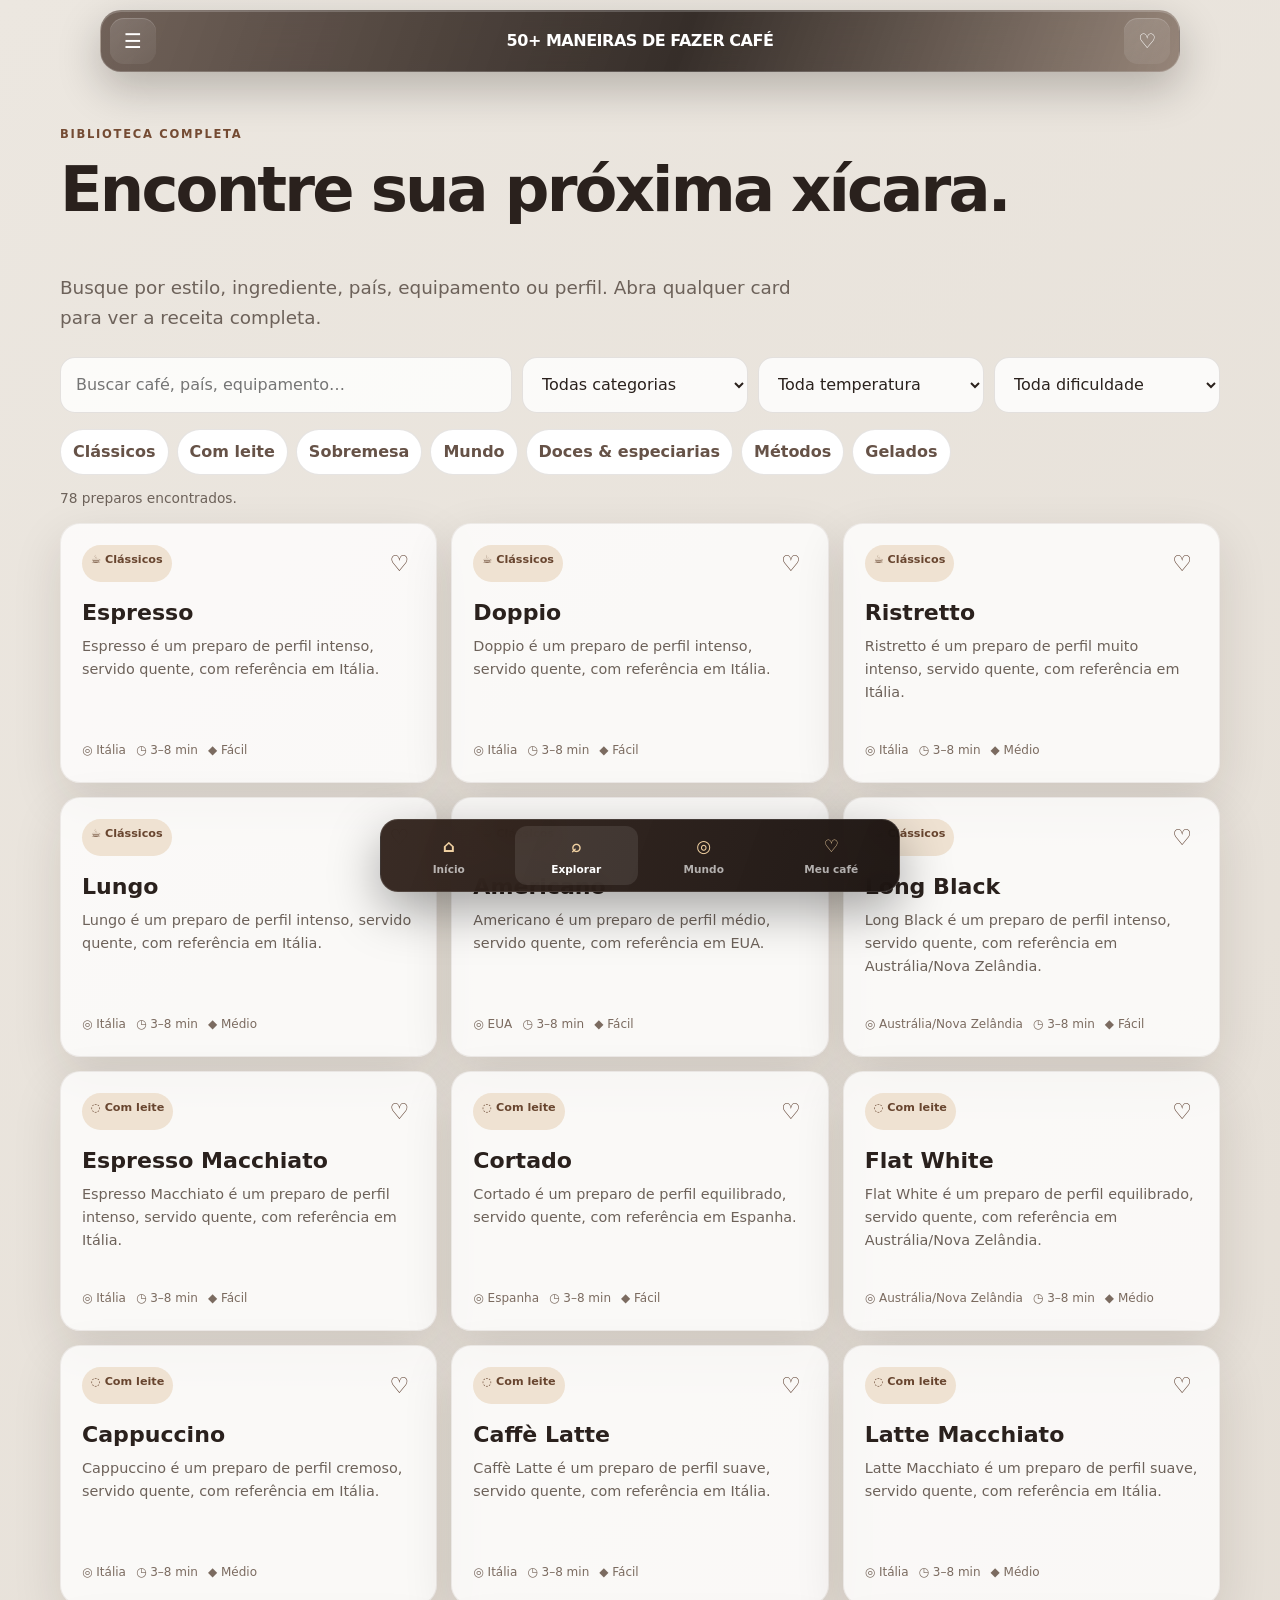
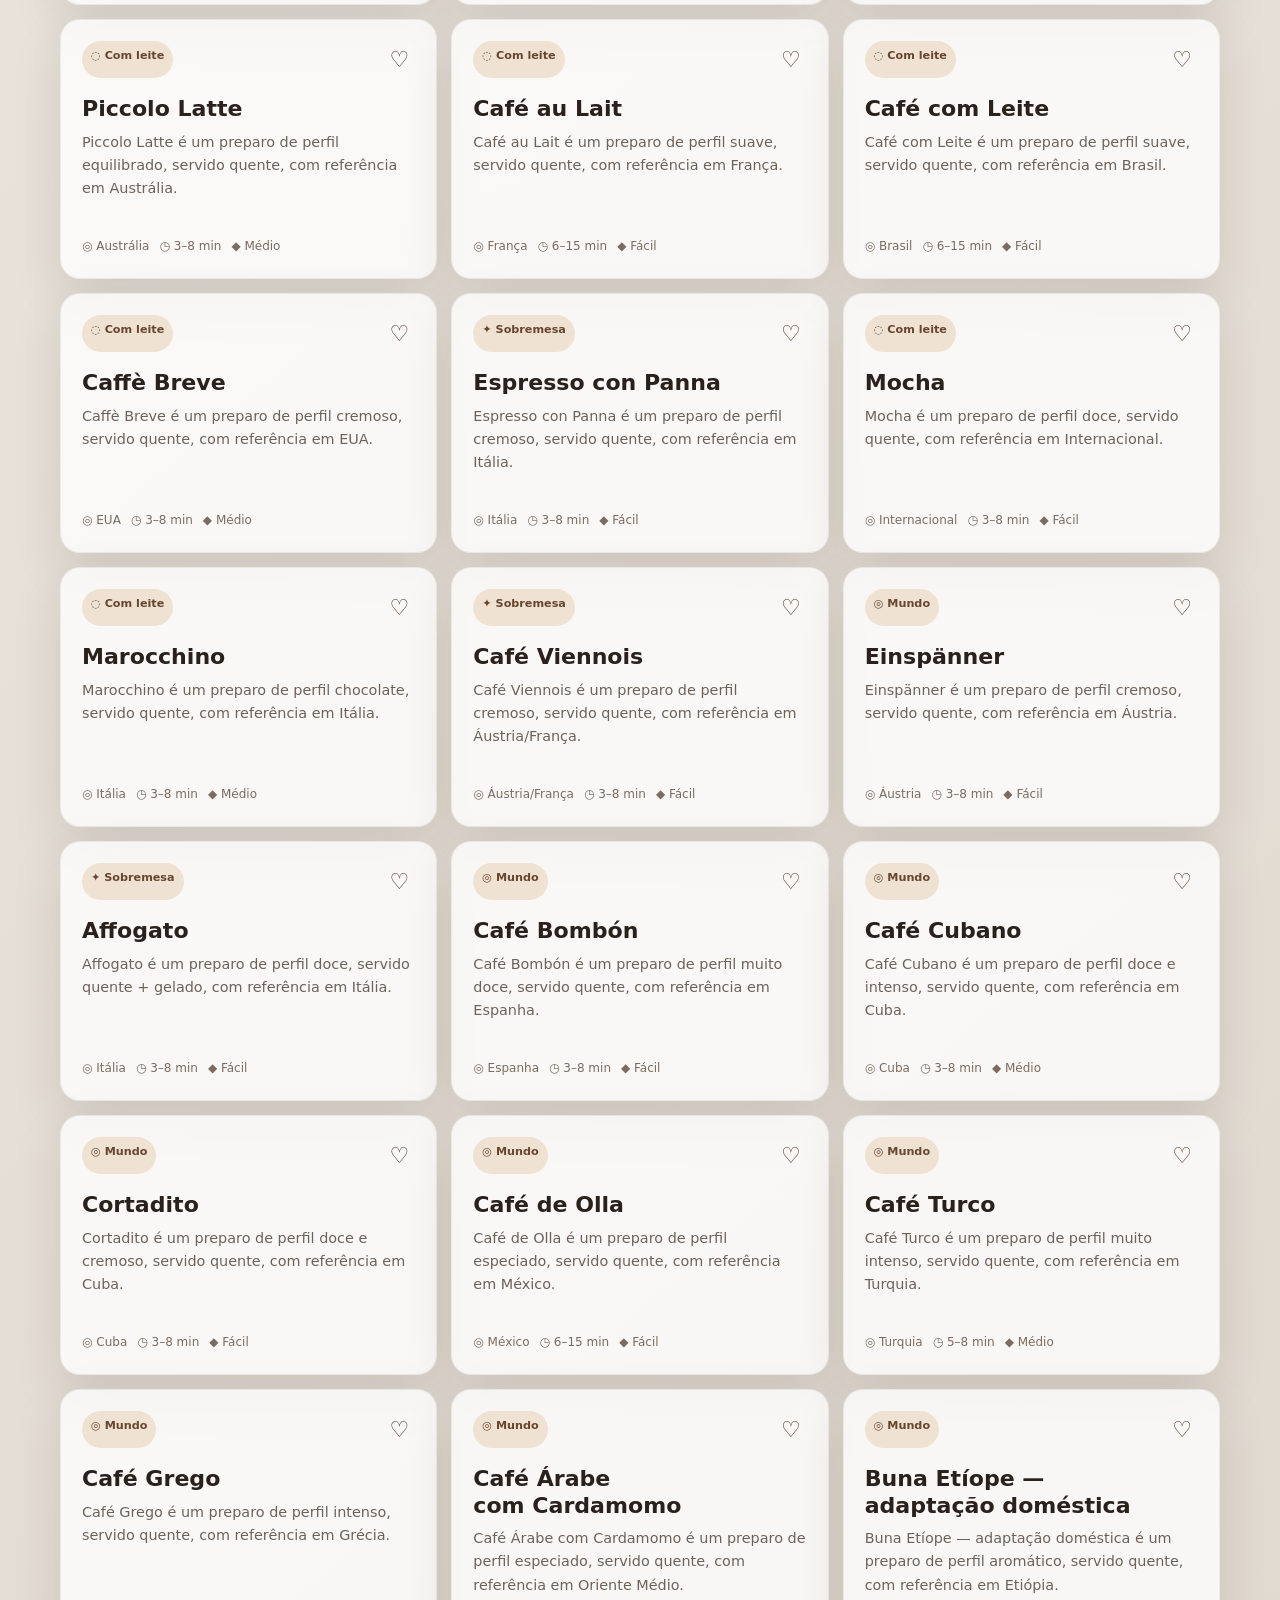
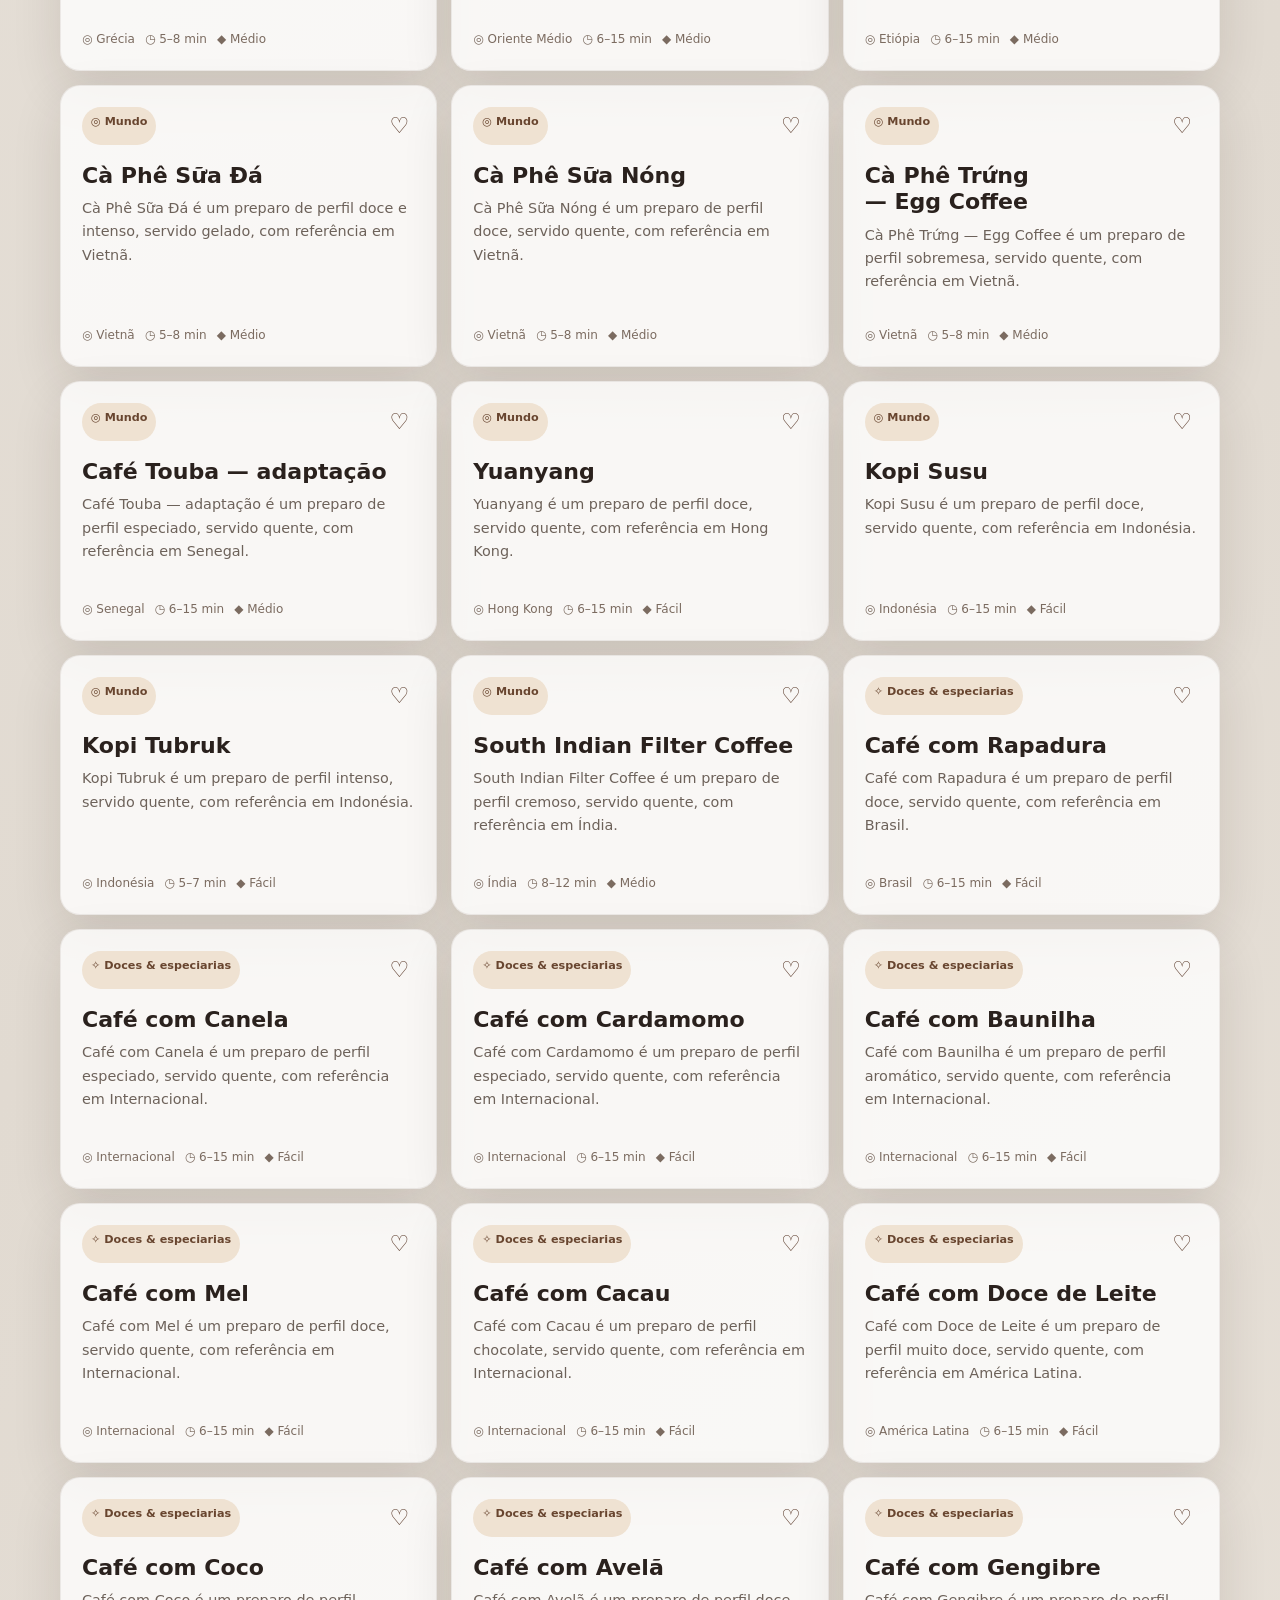
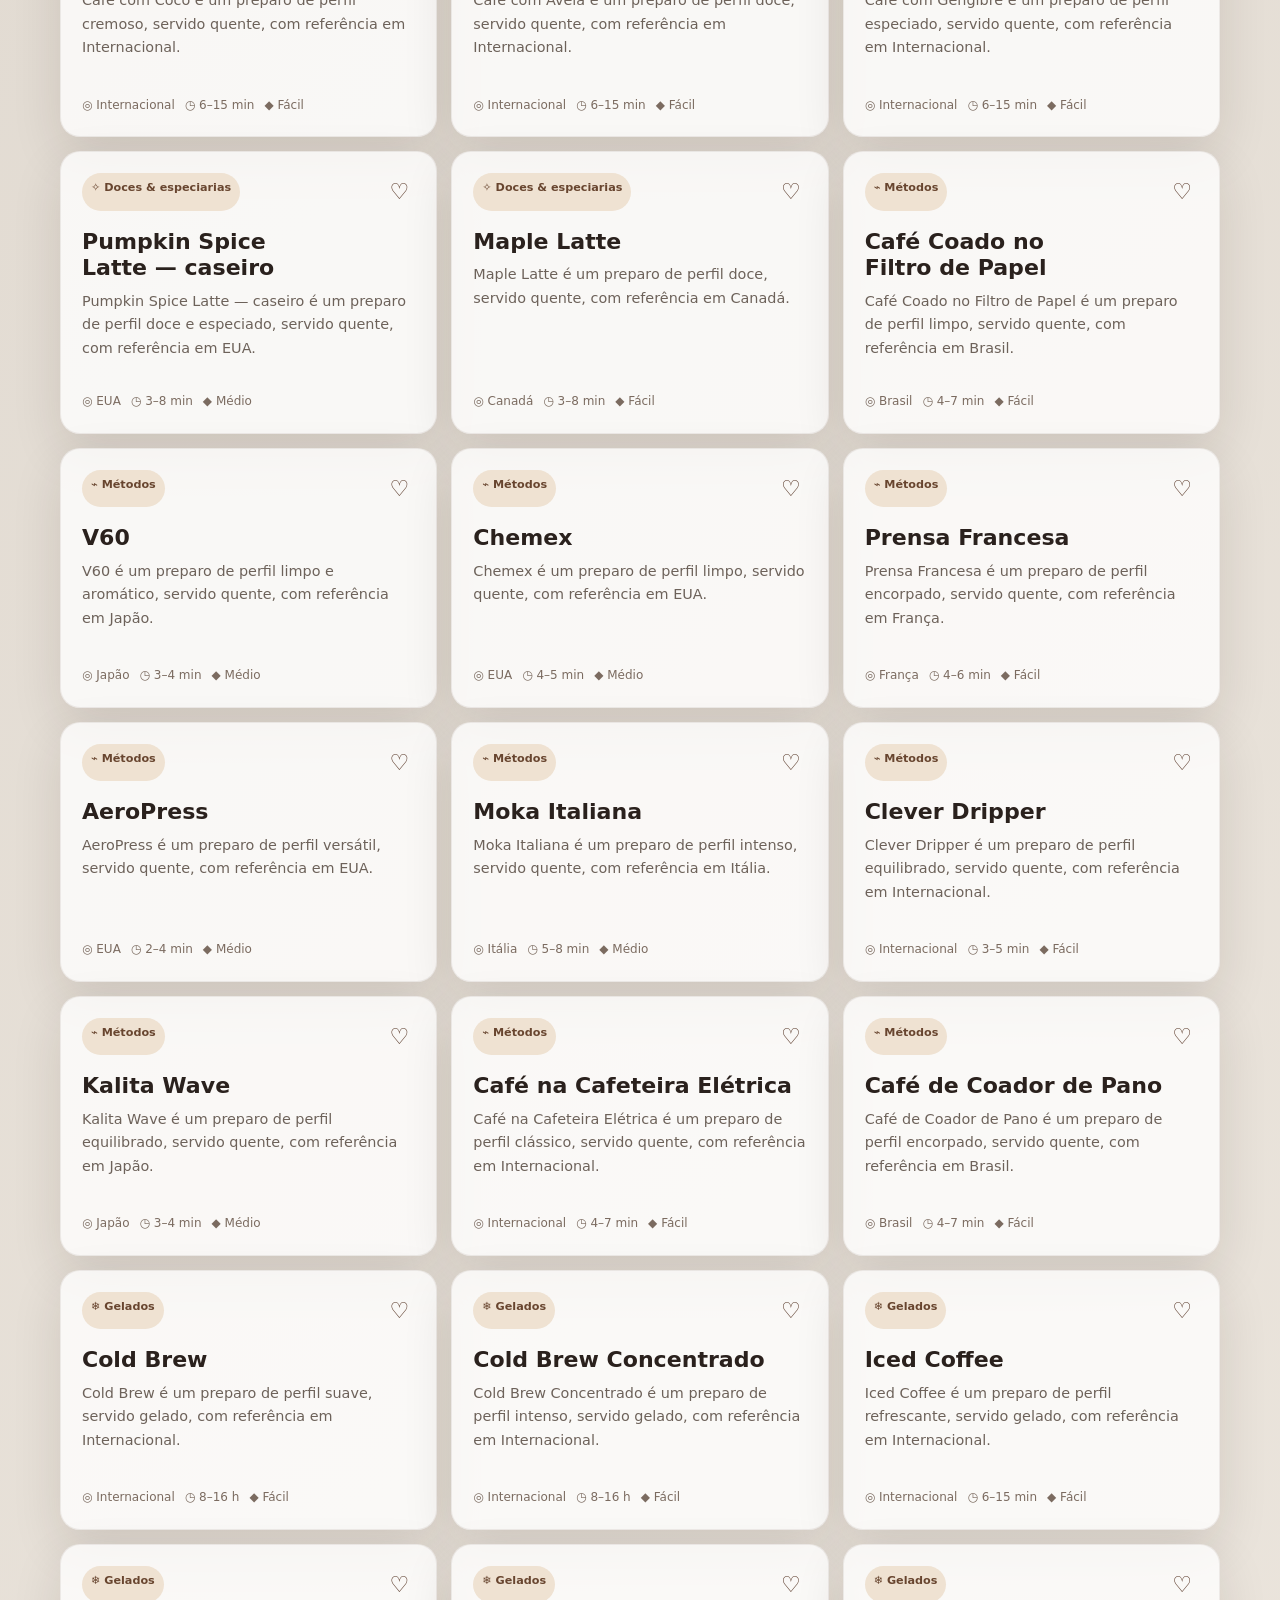
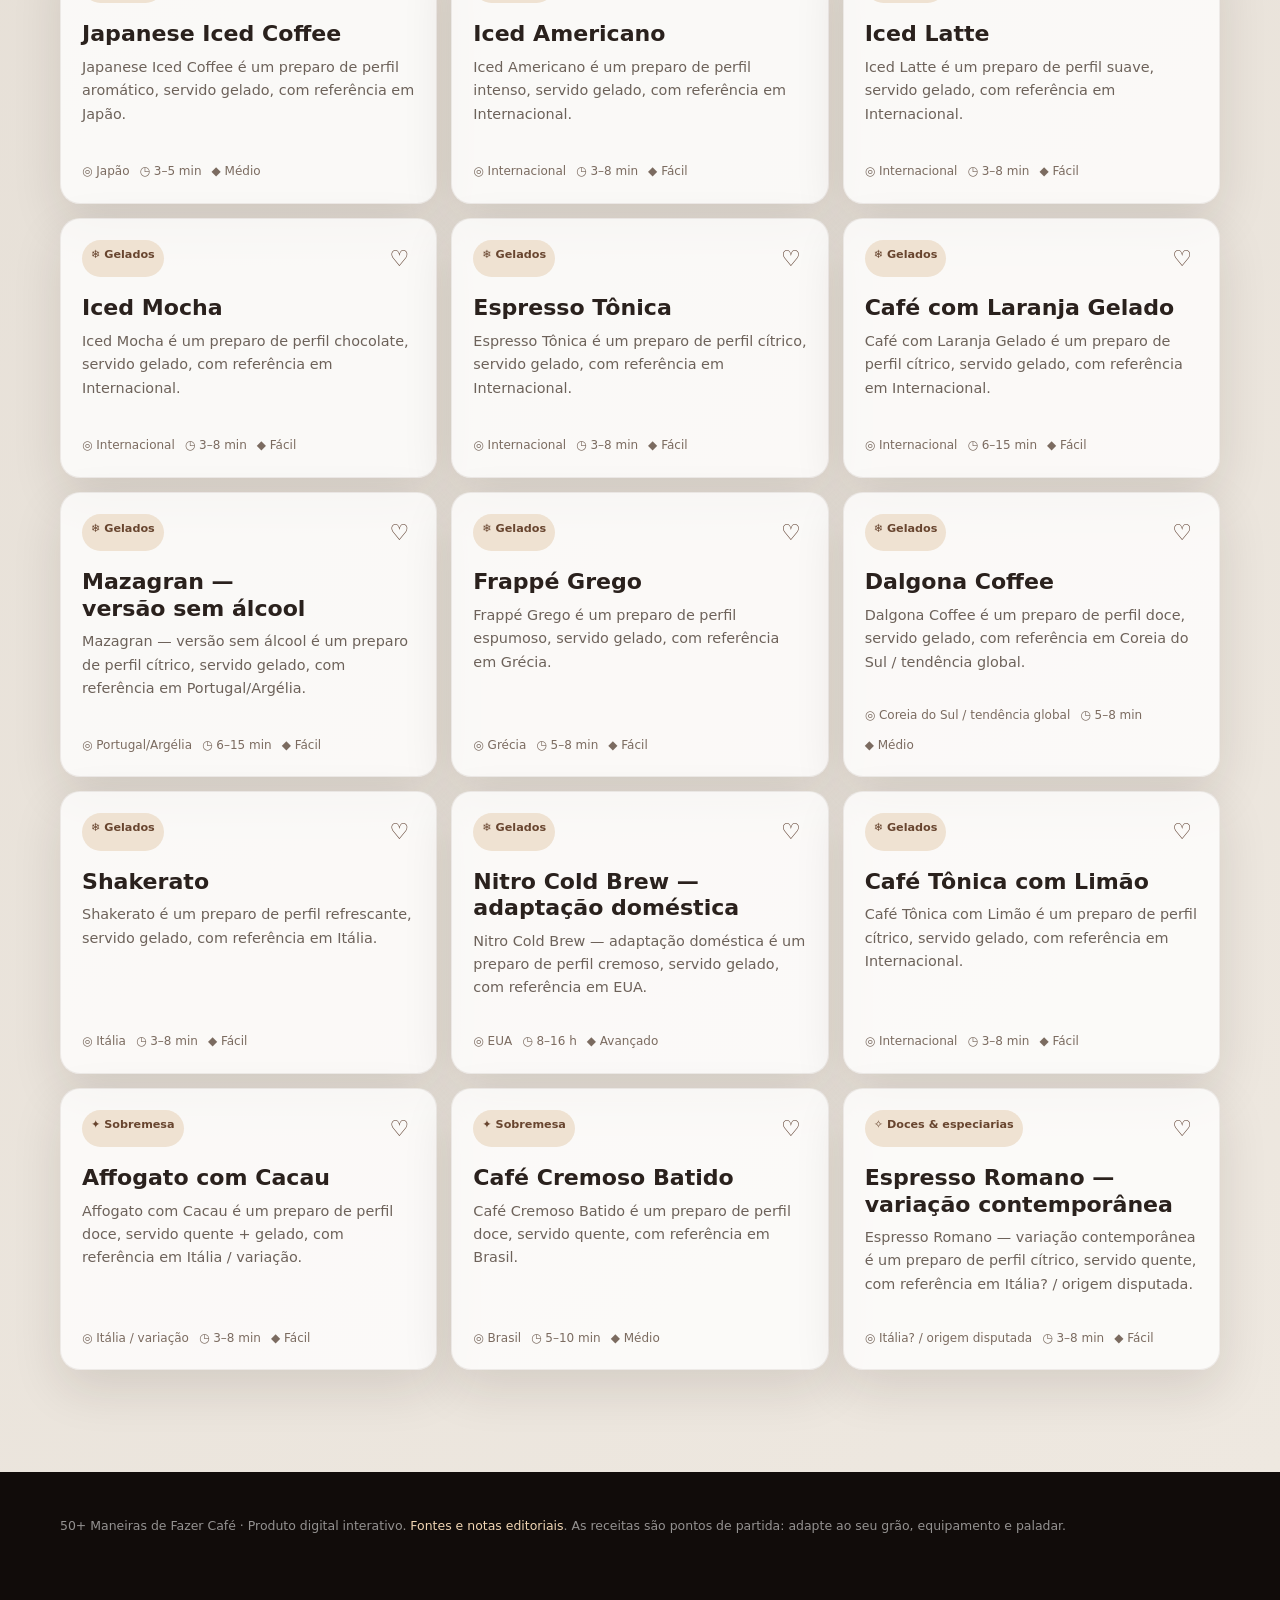
==== explorar.html @ 722a291c "Add files via upload" ====
<!doctype html><html lang="pt-BR"><head><meta charset="utf-8"><meta name="viewport" content="width=device-width,initial-scale=1,viewport-fit=cover"><meta name="theme-color" content="#1b120e"><meta name="robots" content="noindex,nofollow"><title>Explorar cafés · 50+ Maneiras</title><meta name="description" content="Pesquise e filtre todas as receitas do guia."><link rel="manifest" href="manifest.webmanifest"><link rel="icon" href="assets/icons/icon.svg" type="image/svg+xml"><link rel="stylesheet" href="css/style.css"></head><body><header class="site-header"><div class="header-inner"><button class="header-btn" id="menuToggle" aria-label="Abrir menu"><span>☰</span></button><a class="brand" href="index.html">50+ MANEIRAS DE FAZER CAFÉ</a><a class="header-btn" href="favoritos.html" aria-label="Meu café"><span>♡</span></a></div></header><nav id="menu" class="menu"><a href="index.html">Início</a><a href="explorar.html">Explorar preparos</a><a href="mundo.html">Café pelo mundo</a><a href="favoritos.html">Meu café</a><a href="guia.html">Guia rápido</a><a href="fontes.html">Fontes & notas</a></nav>
<main class="section section-mineral" style="padding-top:120px;min-height:100vh"><div class="container"><span class="eyebrow">Biblioteca completa</span><h2>Encontre sua próxima xícara.</h2><p class="lead">Busque por estilo, ingrediente, país, equipamento ou perfil. Abra qualquer card para ver a receita completa.</p><div class="toolbar"><input id="q" class="field search" placeholder="Buscar café, país, equipamento…"><select id="cat" class="field"><option value="">Todas categorias</option></select><select id="temp" class="field"><option value="">Toda temperatura</option></select><select id="diff" class="field"><option value="">Toda dificuldade</option></select></div><div id="chips" class="chips"></div><p id="count" class="lead" style="font-size:.86rem"></p><div id="grid" class="recipe-grid"></div></div></main><footer class="footer"><div class="container">50+ Maneiras de Fazer Café · Produto digital interativo. <a href="fontes.html">Fontes e notas editoriais</a>. As receitas são pontos de partida: adapte ao seu grão, equipamento e paladar.</div></footer><nav class="bottom-nav"><a data-nav="inicio" href="index.html"><b>⌂</b>Início</a><a data-nav="explorar" href="explorar.html"><b>⌕</b>Explorar</a><a data-nav="mundo" href="mundo.html"><b>◎</b>Mundo</a><a data-nav="meu" href="favoritos.html"><b>♡</b>Meu café</a></nav><script src="js/data.js"></script><script src="js/common.js"></script><script src="js/explore.js"></script></body></html>
---- css/style.css ----
:root{
 --coffee-1000:#130d0a;--coffee-950:#1b120e;--coffee-900:#271a14;--coffee-850:#312018;
 --coffee-800:#3b271d;--coffee-700:#5a3a2a;--coffee-600:#744b33;--bronze-500:#a66a3b;
 --bronze-400:#c08750;--bronze-300:#d9a86d;--gold-200:#f1d1a2;--cream-50:#fffaf3;
 --cream-100:#f8f0e6;--cream-150:#f2e8db;--stone-200:#dfd3c5;--stone-500:#8b7b70;
 --ink:#2a211d;--muted:#6d625a;--white:#fff;--shadow-soft:0 18px 50px rgba(43,27,18,.12);
 --shadow-deep:0 32px 90px rgba(23,13,8,.28);--radius-lg:30px;--radius-md:20px;
 --radius-sm:14px;--container:1160px;
}
*{box-sizing:border-box}html{scroll-behavior:smooth;scroll-padding-top:92px}
body{margin:0;min-width:320px;font-family:Inter,ui-sans-serif,system-ui,-apple-system,BlinkMacSystemFont,"Segoe UI",sans-serif;color:var(--ink);background:var(--cream-50);line-height:1.62;-webkit-font-smoothing:antialiased}
body:before{content:"";position:fixed;inset:0;pointer-events:none;opacity:.08;z-index:1000;background-image:radial-gradient(rgba(36,23,16,.38) .55px,transparent .55px);background-size:8px 8px;mix-blend-mode:multiply}
a{color:inherit;text-decoration:none}button,input,select,textarea{font:inherit}button{cursor:pointer}img{max-width:100%;height:auto;display:block}
h1,h2,h3,p{margin-top:0}h1,h2,h3{text-wrap:balance}h1{font-size:clamp(2.6rem,9vw,5.4rem);line-height:.95;letter-spacing:-.055em}h2{font-size:clamp(2rem,6vw,3.9rem);line-height:1.02;letter-spacing:-.045em}h3{line-height:1.2}
.container{width:min(calc(100% - 28px),var(--container));margin:auto}.section{padding:clamp(64px,8vw,102px) 0;position:relative}.section-light{background:linear-gradient(180deg,#fffaf4,#fbf5ed)}.section-mineral{background:linear-gradient(140deg,#ece7e0,#e1dad1 48%,#eee8e0)}.section-dark{color:var(--cream-50);background:radial-gradient(circle at 80% 4%,rgba(170,104,58,.18),transparent 31%),linear-gradient(145deg,#170f0c,#2a1b15 58%,#1e1410)}.eyebrow{text-transform:uppercase;letter-spacing:.15em;font-size:.72rem;font-weight:850;color:var(--coffee-600);display:inline-flex;gap:8px;margin-bottom:14px}.section-dark .eyebrow{color:var(--gold-200)}.lead{font-size:clamp(1rem,2.4vw,1.15rem);color:var(--muted);max-width:760px}.section-dark .lead{color:rgba(255,250,243,.74)}
.site-header{position:fixed;top:10px;left:0;right:0;z-index:100;pointer-events:none}.header-inner{pointer-events:auto;width:min(calc(100% - 20px),1080px);margin:auto;min-height:62px;padding:7px 9px;border-radius:21px;display:grid;grid-template-columns:46px 1fr 46px;align-items:center;background:linear-gradient(110deg,rgba(74,56,47,.76),rgba(28,20,16,.88) 54%,rgba(108,86,72,.67));border:1px solid rgba(255,255,255,.18);box-shadow:0 16px 44px rgba(13,8,6,.24),inset 0 1px 0 rgba(255,255,255,.2);backdrop-filter:blur(18px) saturate(125%)}.brand{justify-self:center;color:#fff;font-weight:900;letter-spacing:-.03em;white-space:nowrap}.header-btn{width:46px;height:46px;border:0;border-radius:14px;display:grid;place-items:center;color:#fff;background:linear-gradient(145deg,rgba(255,255,255,.13),rgba(255,255,255,.05));box-shadow:inset 0 1px 0 rgba(255,255,255,.16)}.header-btn span{font-size:20px}.menu{position:fixed;z-index:120;top:82px;left:12px;right:12px;max-width:430px;padding:16px;border-radius:22px;background:linear-gradient(155deg,#1a110e,#35231a);color:#fff;box-shadow:var(--shadow-deep);transform:translateY(-12px);opacity:0;pointer-events:none;transition:.22s}.menu.open{transform:none;opacity:1;pointer-events:auto}.menu a{display:flex;justify-content:space-between;padding:13px 8px;border-bottom:1px solid rgba(255,255,255,.08);font-weight:750}.menu a:last-child{border:0}.menu a:after{content:"→";color:var(--gold-200)}
.hero{min-height:100svh;padding:110px 0 64px;display:grid;align-items:center;overflow:hidden}.hero-grid{display:grid;gap:28px;align-items:center}.hero-copy .eyebrow{color:var(--gold-200)}.hero h1{color:#fff}.hero p{color:rgba(255,255,255,.72)}.hero-actions{display:flex;gap:10px;flex-wrap:wrap;margin-top:25px}.btn{min-height:54px;padding:15px 20px;border:0;border-radius:16px;font-weight:900;display:inline-flex;align-items:center;justify-content:center;gap:8px;transition:.18s;position:relative;overflow:hidden}.btn:before{content:"";position:absolute;inset:1px 12px auto;height:42%;border-radius:inherit;background:linear-gradient(180deg,rgba(255,255,255,.25),transparent)}.btn-primary{color:#fff;background:linear-gradient(180deg,#9a6846,#6f472f 48%,#482b20);box-shadow:0 18px 36px rgba(22,12,8,.34),0 6px 14px rgba(22,12,8,.2),inset 0 1px 0 rgba(255,255,255,.28)}.btn-secondary{color:#fff;background:rgba(255,255,255,.08);border:1px solid rgba(255,255,255,.14)}.btn:hover{transform:translateY(-2px);filter:brightness(1.05)}.hero-art{position:relative;min-height:430px;display:grid;place-items:center}.book{width:min(90%,480px);filter:drop-shadow(0 38px 50px rgba(0,0,0,.38));transform:perspective(1000px) rotateY(-4deg) rotateX(1deg);z-index:2}.bean{position:absolute;width:min(34%,190px);filter:drop-shadow(0 22px 24px rgba(0,0,0,.35));opacity:.9}.bean.one{left:0;bottom:6%;transform:rotate(-18deg)}.bean.two{right:-2%;top:4%;transform:rotate(27deg) scale(.78)}.hero-glow{position:absolute;width:430px;height:430px;border-radius:50%;background:radial-gradient(circle,rgba(192,135,80,.27),transparent 66%);filter:blur(20px)}
.stats{display:grid;grid-template-columns:repeat(2,1fr);gap:10px;margin-top:28px}.stat{padding:15px;border-radius:17px;border:1px solid rgba(255,255,255,.09);background:rgba(255,255,255,.055)}.stat strong{display:block;font-size:1.4rem;color:var(--gold-200)}.stat span{font-size:.76rem;color:rgba(255,255,255,.6)}
.app-cards,.recipe-grid,.country-grid,.quick-grid{display:grid;gap:14px}.app-card,.recipe-card,.soft-card,.country-card,.info-panel{border-radius:var(--radius-md);background:rgba(255,255,255,.78);border:1px solid rgba(75,52,38,.08);box-shadow:var(--shadow-soft)}.app-card{padding:24px;min-height:210px;display:flex;flex-direction:column;transition:.2s}.app-card:hover,.recipe-card:hover{transform:translateY(-3px)}.app-card .icon{width:46px;height:46px;border-radius:14px;display:grid;place-items:center;background:linear-gradient(145deg,#6c4631,#332119);color:var(--gold-200);font-size:22px;margin-bottom:28px}.app-card p{color:var(--muted);margin-bottom:0}.app-card strong{margin-top:auto;color:var(--coffee-600)}
.toolbar{display:grid;gap:10px;margin:24px 0 14px}.field{width:100%;border:1px solid rgba(54,38,28,.12);background:rgba(255,255,255,.82);border-radius:15px;padding:14px 15px;color:var(--ink);outline:none}.field:focus{border-color:var(--bronze-400);box-shadow:0 0 0 4px rgba(192,135,80,.13)}.chips{display:flex;gap:8px;overflow:auto;padding:2px 0 12px;scrollbar-width:none}.chip{white-space:nowrap;border:1px solid rgba(54,38,28,.12);background:#fff;border-radius:999px;padding:9px 12px;font-weight:750;color:#665247}.chip.on{background:var(--coffee-900);color:#fff;border-color:var(--coffee-900)}
.recipe-card{padding:21px;min-height:260px;display:flex;flex-direction:column}.recipe-card .topline{display:flex;justify-content:space-between;gap:8px}.tag{display:inline-flex;padding:6px 9px;border-radius:999px;background:#efe2d2;color:#68452f;font-size:.7rem;font-weight:800}.recipe-card h3{font-size:1.38rem;margin:18px 0 8px}.recipe-card p{color:var(--muted);font-size:.9rem}.recipe-meta{display:flex;gap:10px;flex-wrap:wrap;margin-top:auto;padding-top:18px;color:#7b6b60;font-size:.75rem}.heart{border:0;background:transparent;font-size:22px;color:var(--coffee-700)}
.detail-wrap{padding:112px 0 86px}.detail-hero{display:grid;gap:18px}.dark-panel{padding:clamp(24px,5vw,48px);border-radius:30px;color:#fff;background:radial-gradient(circle at 90% 10%,rgba(205,148,90,.17),transparent 30%),linear-gradient(145deg,#201510,#38251b);box-shadow:var(--shadow-deep);position:relative;overflow:hidden}.dark-panel h1{font-size:clamp(2.6rem,8vw,5.2rem);margin-bottom:18px}.dark-panel .lead{color:rgba(255,255,255,.72)}.detail-bean{position:absolute;width:170px;right:-40px;bottom:-55px;opacity:.32;transform:rotate(24deg)}.facts{display:grid;grid-template-columns:repeat(2,1fr);gap:10px}.fact{padding:15px;border-radius:16px;background:rgba(255,255,255,.76);border:1px solid rgba(75,52,38,.08)}.fact small{display:block;color:var(--muted);font-size:.68rem;text-transform:uppercase;letter-spacing:.09em}.fact strong{display:block;margin-top:3px;font-size:.92rem}
.content-grid{display:grid;gap:16px;margin-top:16px}.panel{padding:clamp(20px,4vw,30px);border-radius:24px;background:#fff;border:1px solid rgba(75,52,38,.08);box-shadow:var(--shadow-soft)}.panel h2{font-size:clamp(1.65rem,5vw,2.4rem);margin-bottom:18px}.ingredients{list-style:none;padding:0;margin:0}.ingredients label{display:flex;gap:12px;align-items:flex-start;padding:12px 0;border-bottom:1px solid rgba(55,42,33,.09)}.ingredients input{accent-color:var(--coffee-600);margin-top:5px}.ingredients input:checked+span{text-decoration:line-through;color:#9b8f86}.steps{counter-reset:step;display:grid;gap:12px}.step{position:relative;padding:17px 16px 17px 58px;border-radius:18px;background:linear-gradient(145deg,#f8f0e6,#fffaf3);border:1px solid rgba(75,52,38,.07)}.step:before{counter-increment:step;content:counter(step);position:absolute;left:15px;top:15px;width:30px;height:30px;border-radius:10px;background:var(--coffee-800);color:var(--gold-200);display:grid;place-items:center;font-weight:900}.tip{padding:17px;border-left:4px solid var(--bronze-400);border-radius:0 16px 16px 0;background:#f3e6d8;color:#59483d}.trouble{display:grid;gap:9px}.trouble div{display:grid;grid-template-columns:.8fr 1.2fr;gap:8px;padding:12px 0;border-bottom:1px solid rgba(55,42,33,.08)}.trouble strong{font-size:.88rem}.trouble span{font-size:.88rem;color:var(--muted)}
.guide-actions{display:flex;gap:9px;flex-wrap:wrap}.mini-btn{border:1px solid rgba(55,42,33,.12);background:#fff;border-radius:13px;padding:11px 13px;font-weight:800;color:var(--coffee-700)}.mini-btn.active{background:var(--coffee-800);color:#fff}.notes{min-height:120px;resize:vertical}
.timer{display:flex;gap:8px;align-items:center}.timer-display{font-variant-numeric:tabular-nums;font-size:2rem;font-weight:950;letter-spacing:-.04em;color:var(--coffee-700)}
.country-grid{grid-template-columns:repeat(2,1fr)}.country-card{padding:18px}.country-card .flag{font-size:2rem}.country-card small{display:block;color:var(--muted)}.progress{height:10px;border-radius:999px;background:#ded2c5;overflow:hidden}.progress i{display:block;height:100%;width:0;background:linear-gradient(90deg,var(--coffee-700),var(--bronze-400))}
.bottom-nav{position:fixed;z-index:95;left:8px;right:8px;bottom:calc(8px + env(safe-area-inset-bottom));display:grid;grid-template-columns:repeat(4,1fr);gap:4px;padding:6px;border-radius:18px;background:linear-gradient(110deg,rgba(45,30,23,.94),rgba(24,16,13,.96));border:1px solid rgba(255,255,255,.12);box-shadow:0 18px 50px rgba(0,0,0,.34);backdrop-filter:blur(15px)}.bottom-nav a{color:rgba(255,255,255,.65);text-align:center;padding:7px 3px;border-radius:12px;font-size:.66rem;font-weight:700}.bottom-nav b{display:block;font-size:17px;color:#f1d1a2}.bottom-nav a.active{background:rgba(255,255,255,.09);color:#fff}
.footer{padding:44px 0 105px;background:#110c0a;color:rgba(255,255,255,.55);font-size:.78rem}.footer a{color:#f0d5b3}
.empty{grid-column:1/-1;text-align:center;padding:50px 20px;color:var(--muted)}.source-list{display:grid;gap:10px}.source-list a{padding:15px;border-radius:15px;background:#fff;border:1px solid rgba(75,52,38,.08);color:var(--coffee-700);font-weight:800}.notice{padding:16px 18px;border-radius:17px;background:#f2e5d6;color:#665348;border:1px solid rgba(75,52,38,.08)}.mode-modal{position:fixed;inset:0;z-index:200;background:rgba(11,7,5,.75);backdrop-filter:blur(8px);display:none;place-items:center;padding:18px}.mode-modal.open{display:grid}.mode-card{width:min(620px,100%);border-radius:28px;background:var(--cream-50);padding:24px;box-shadow:var(--shadow-deep)}.mode-card .step{min-height:140px}.mode-head{display:flex;justify-content:space-between;gap:10px;align-items:center}.mode-close{border:0;background:#eadccc;width:40px;height:40px;border-radius:12px;font-size:20px}.mode-controls{display:flex;justify-content:space-between;gap:10px;margin-top:18px}
@media(min-width:720px){.app-cards{grid-template-columns:repeat(3,1fr)}.recipe-grid{grid-template-columns:repeat(2,1fr)}.toolbar{grid-template-columns:2fr repeat(3,1fr)}.toolbar .search{grid-column:auto}.quick-grid{grid-template-columns:repeat(3,1fr)}.country-grid{grid-template-columns:repeat(3,1fr)}.facts{grid-template-columns:repeat(4,1fr)}.content-grid.two{grid-template-columns:.85fr 1.15fr}.bottom-nav{left:50%;right:auto;transform:translateX(-50%);width:520px}.footer{padding-bottom:100px}}
@media(min-width:940px){.hero-grid{grid-template-columns:1.02fr .98fr}.stats{grid-template-columns:repeat(4,1fr)}.recipe-grid{grid-template-columns:repeat(3,1fr)}.detail-hero{grid-template-columns:1.15fr .85fr}.facts{grid-template-columns:repeat(2,1fr);align-content:start}.content-grid.main{grid-template-columns:.75fr 1.25fr}.country-grid{grid-template-columns:repeat(4,1fr)}}
@media(max-width:719px){.site-header{top:7px}.header-inner{min-height:56px;grid-template-columns:42px 1fr 42px;border-radius:18px}.header-btn{width:42px;height:42px;border-radius:12px}.brand{font-size:.83rem}.hero{padding-top:92px;align-items:start}.hero-art{min-height:370px}.book{width:min(86%,350px)}.bean{width:130px}.section{padding:62px 0}.toolbar{grid-template-columns:1fr 1fr}.toolbar .search{grid-column:1/-1}.recipe-grid{grid-template-columns:1fr}.detail-wrap{padding-top:90px}.dark-panel{border-radius:24px}.content-grid{grid-template-columns:1fr}.country-grid{grid-template-columns:1fr 1fr}.trouble div{grid-template-columns:1fr}.footer{padding-bottom:105px}}
@media(prefers-reduced-motion:reduce){*{scroll-behavior:auto!important;transition:none!important}}
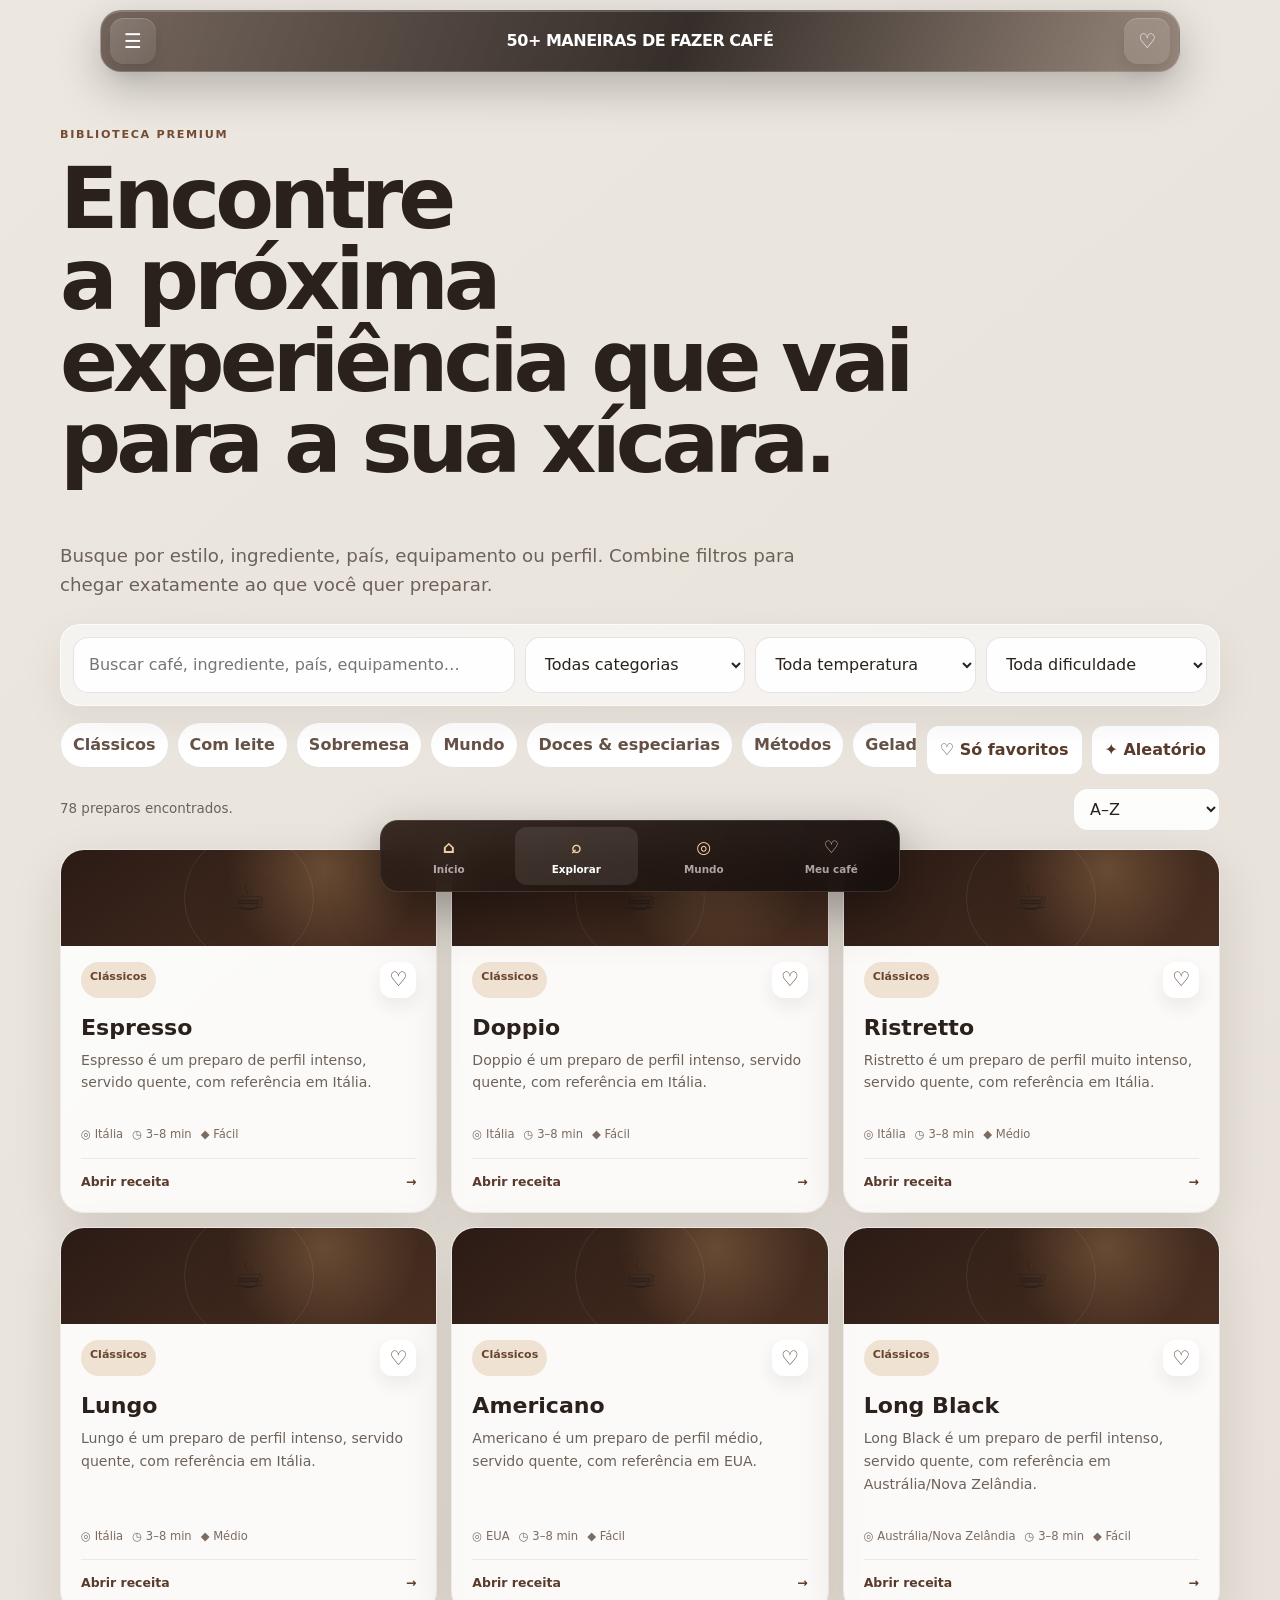
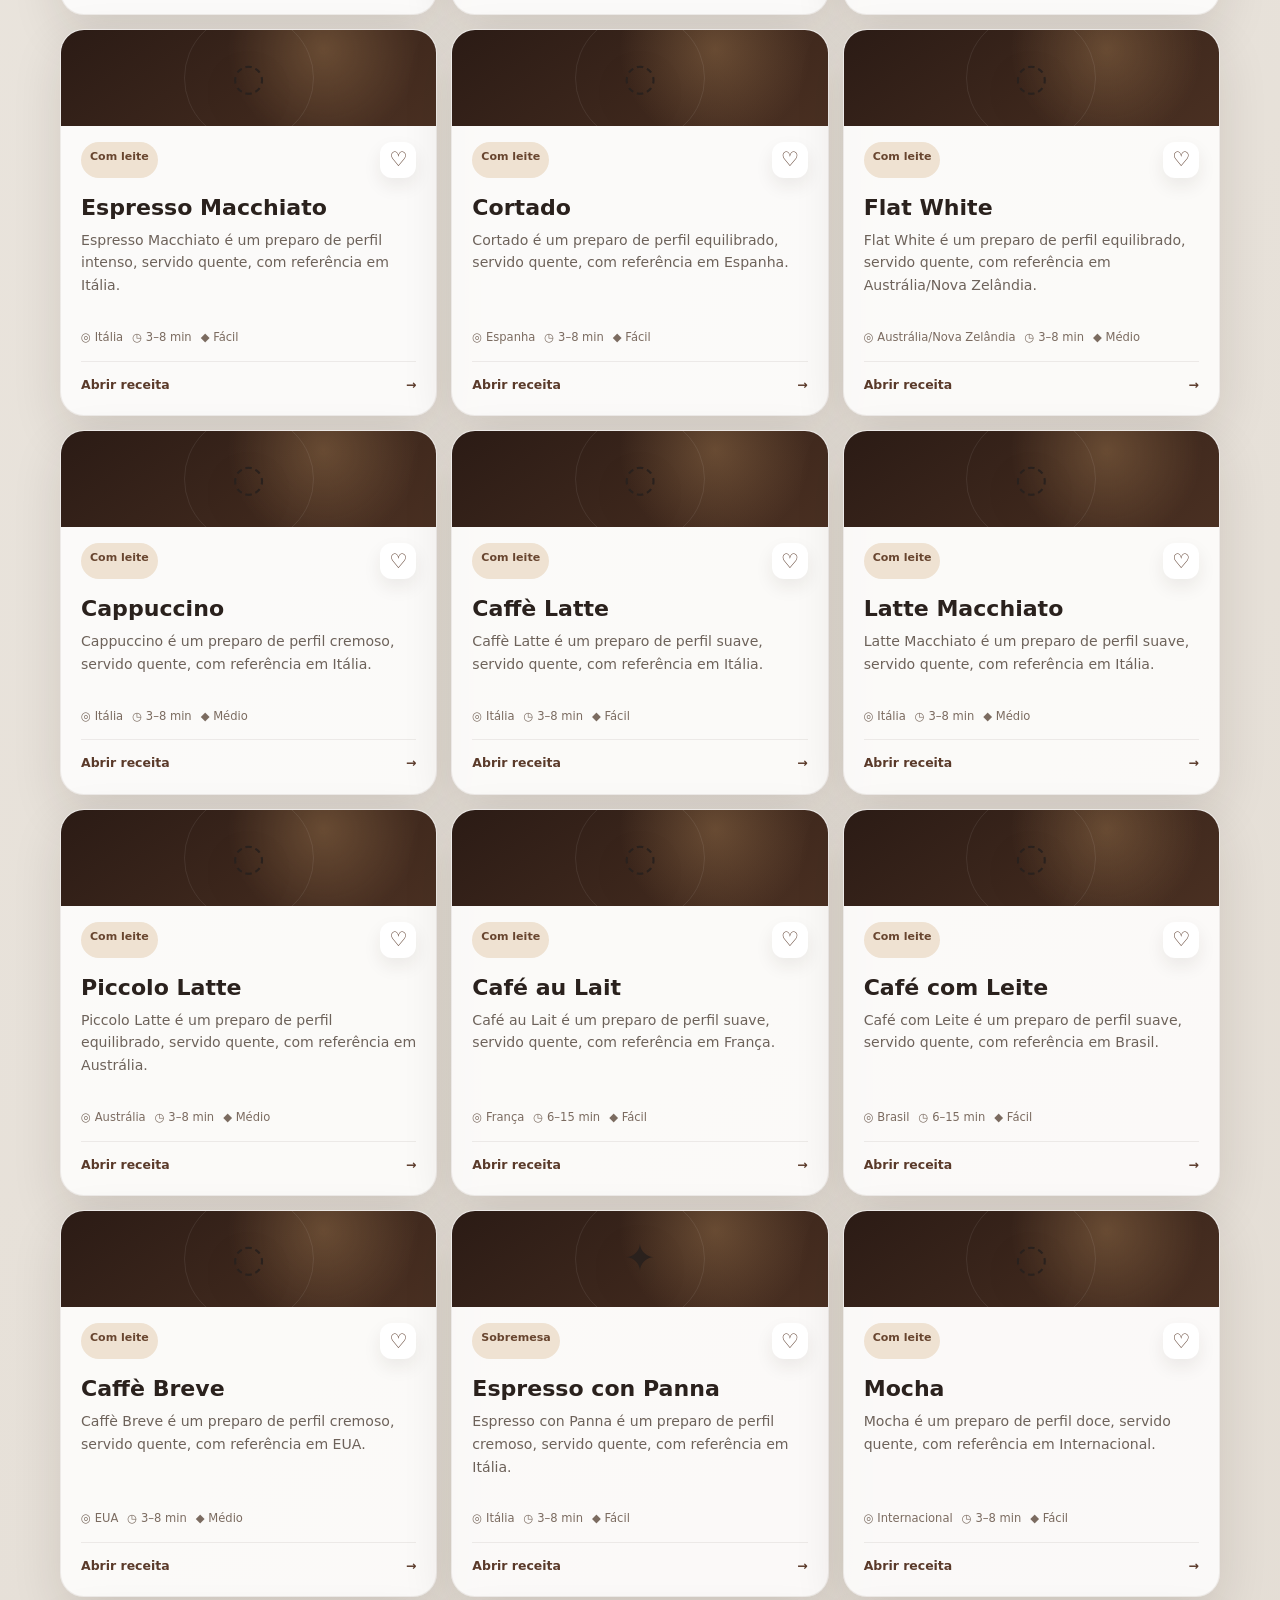
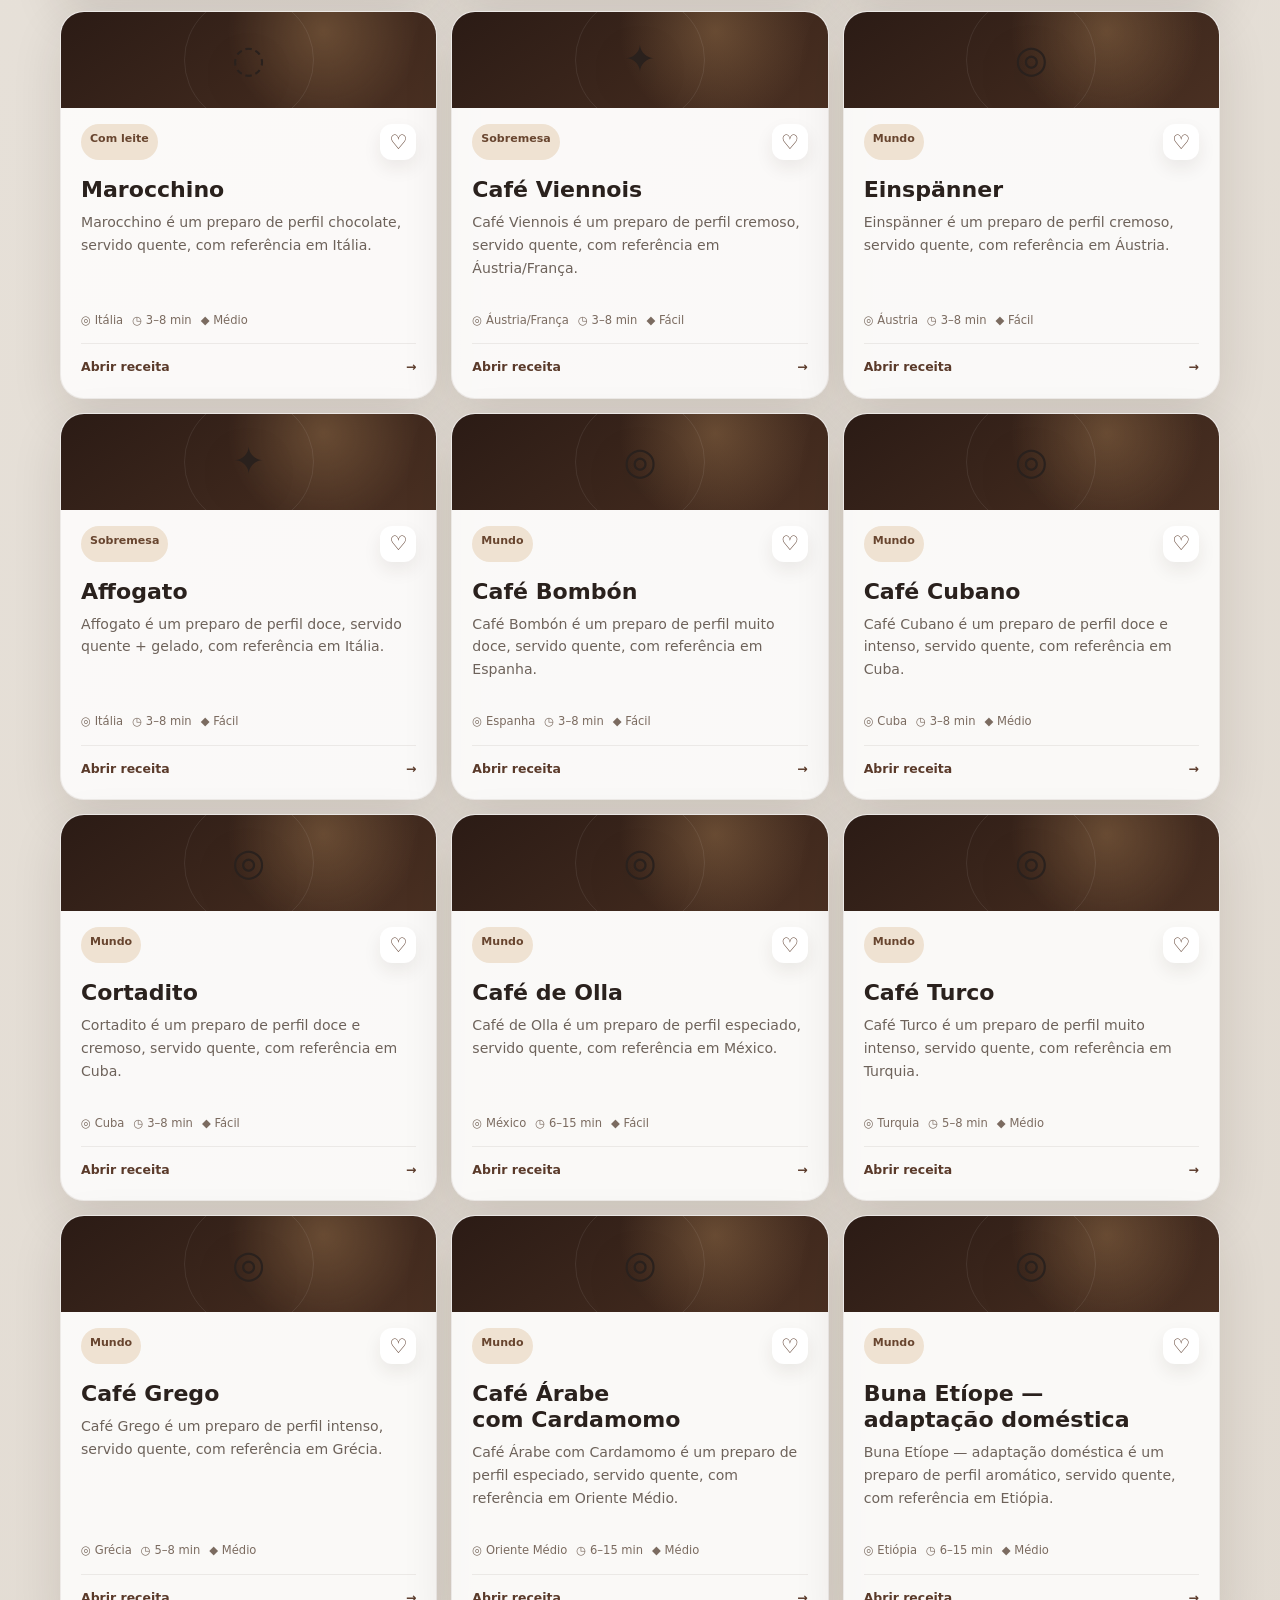
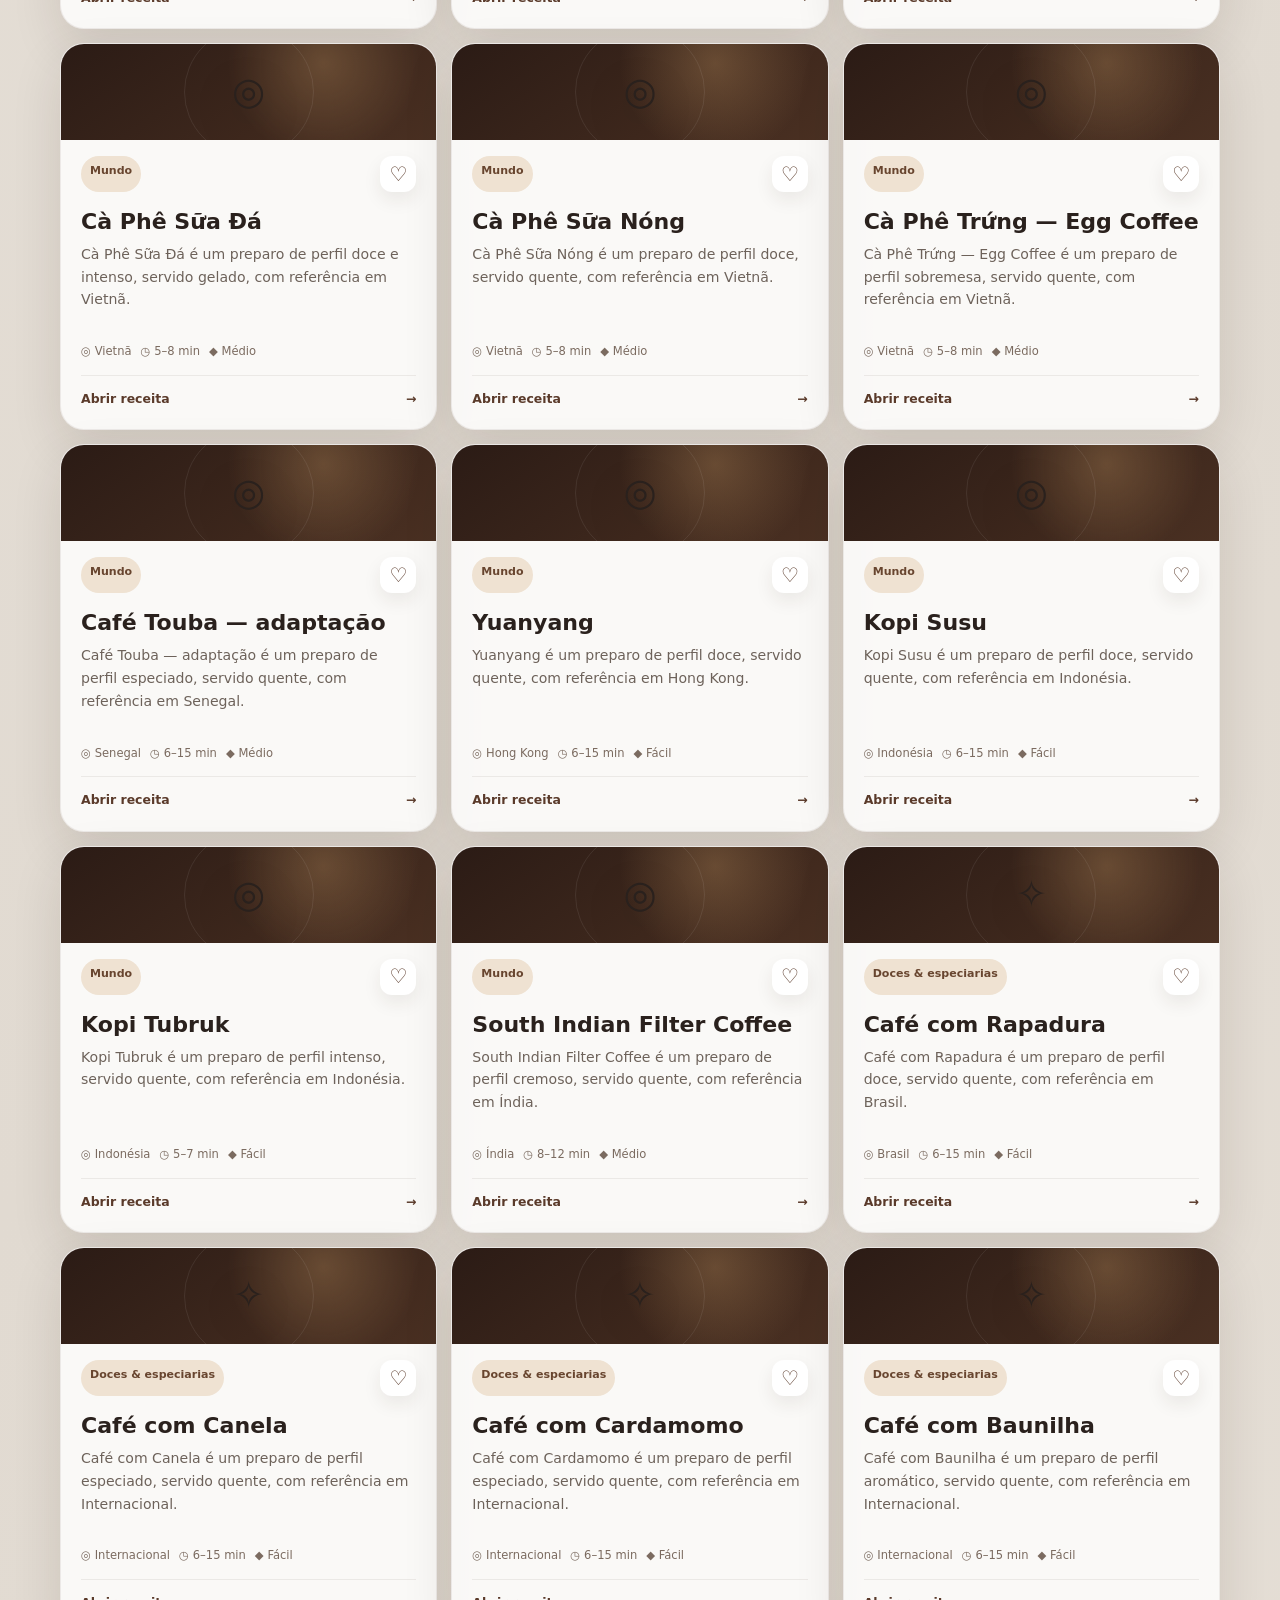
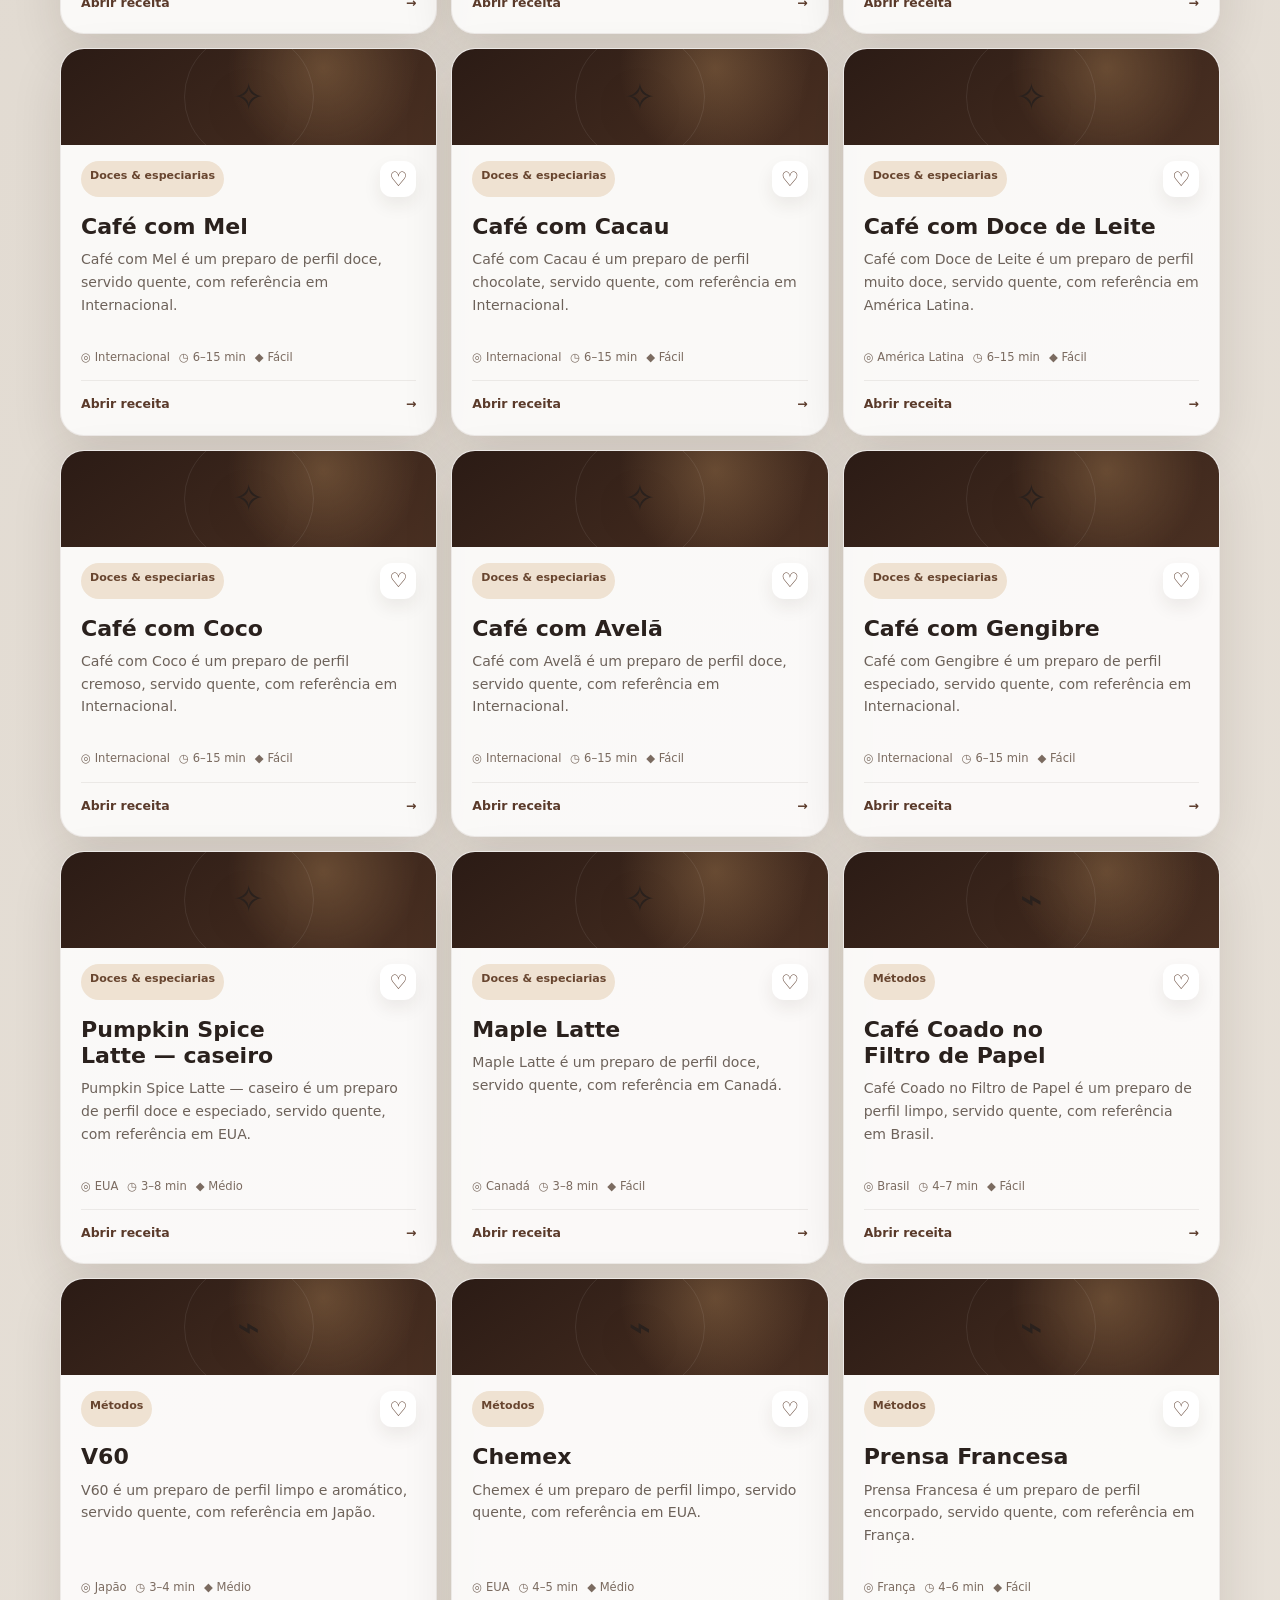
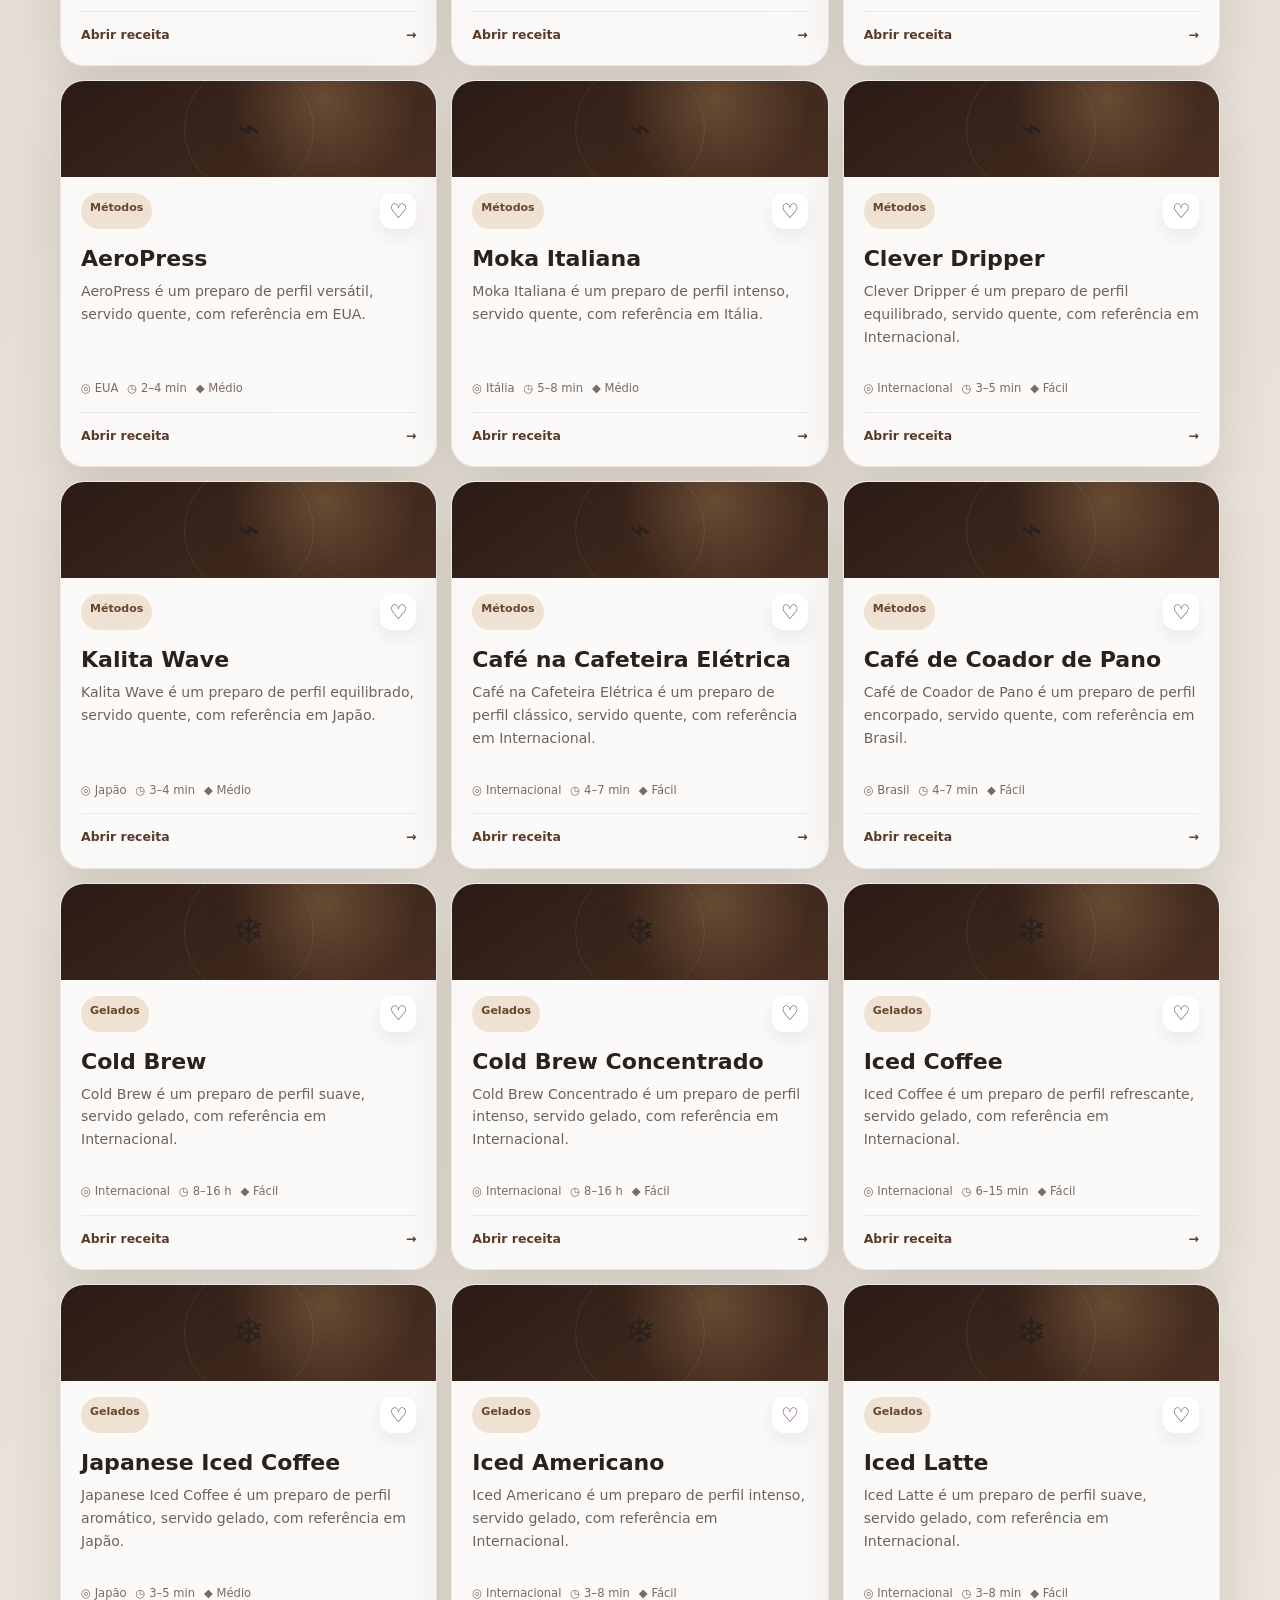
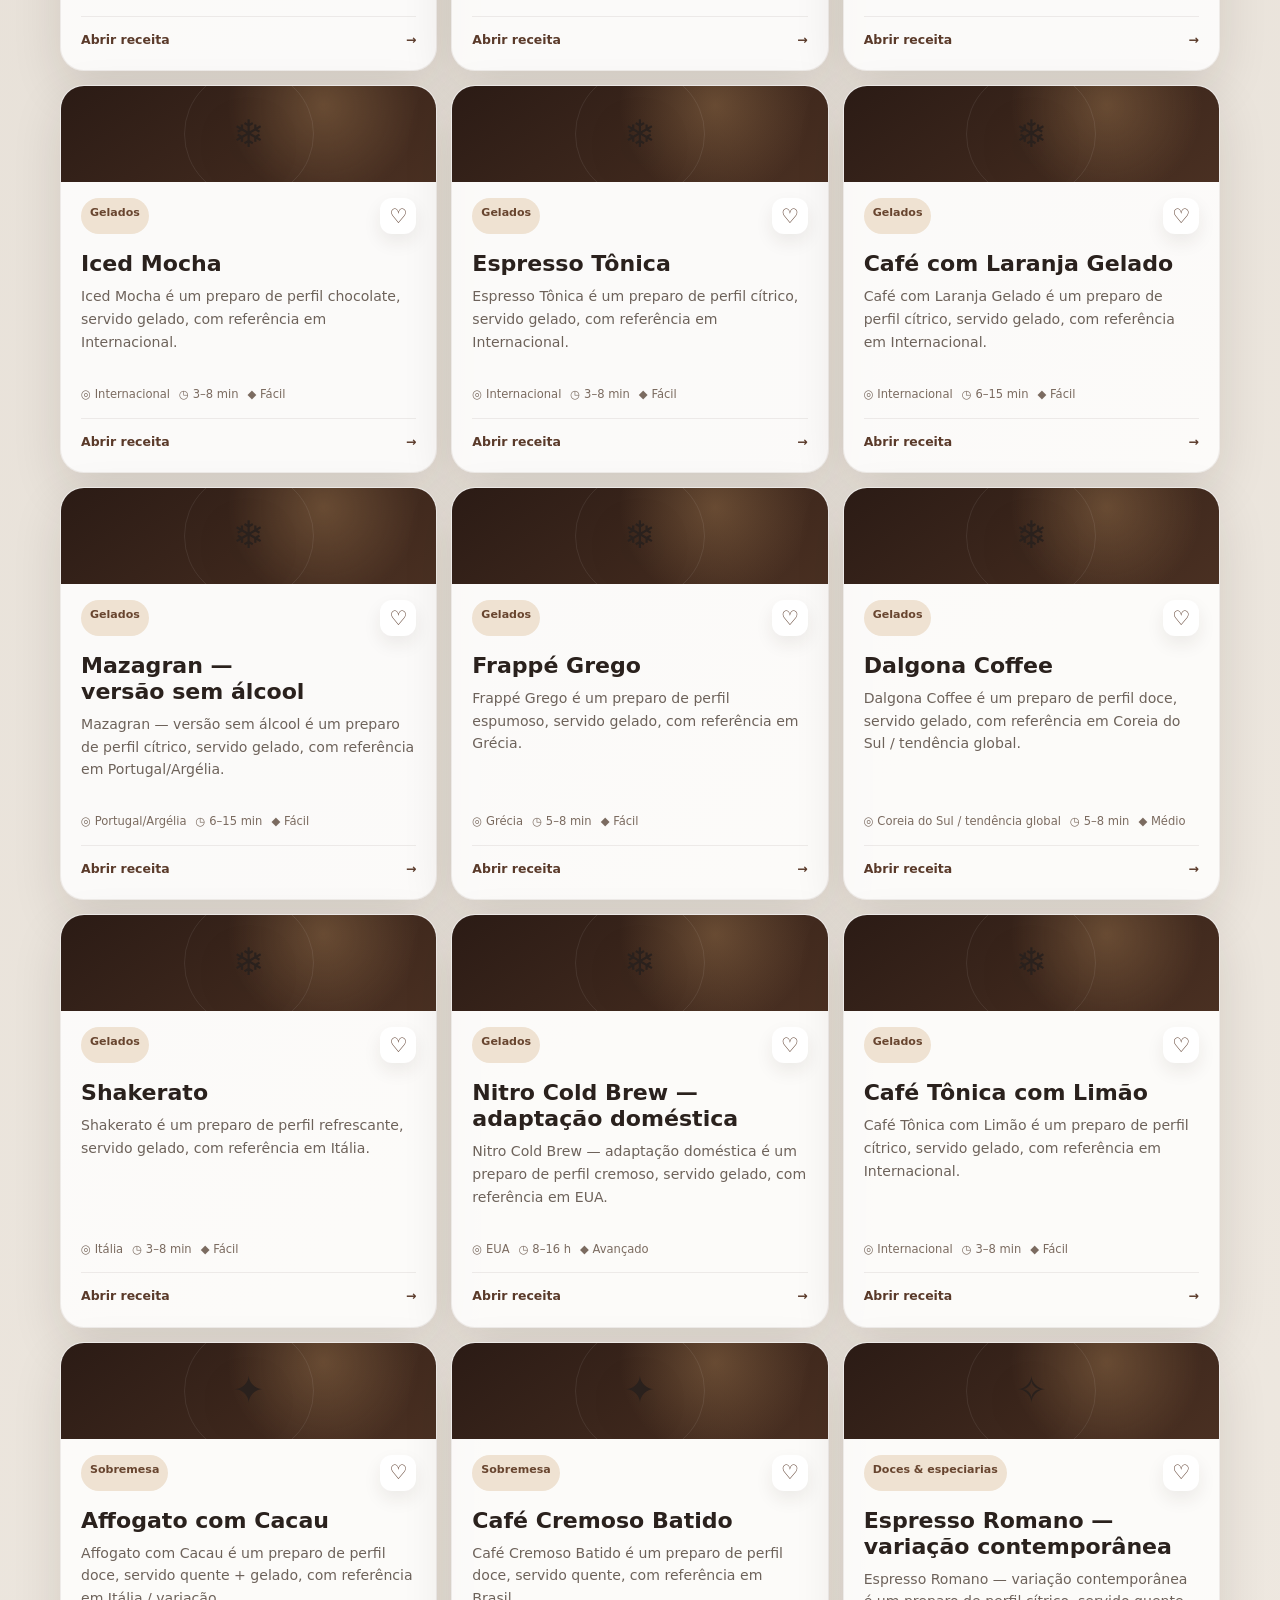
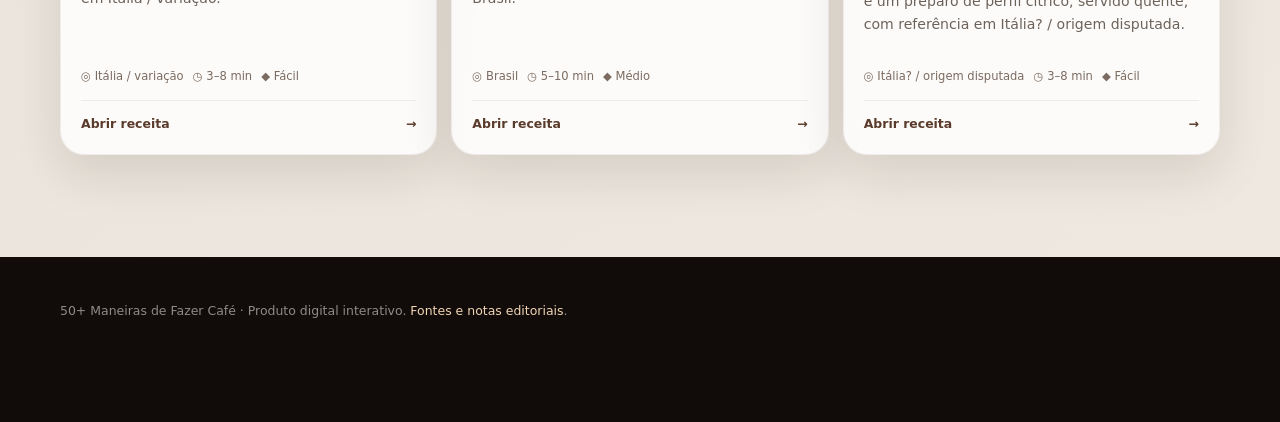
==== commit 42c8b874: "upgrade explorer controls and premium library layout" ====
--- a/explorar.html
+++ b/explorar.html
@@ -1,2 +1,20 @@
-<!doctype html><html lang="pt-BR"><head><meta charset="utf-8"><meta name="viewport" content="width=device-width,initial-scale=1,viewport-fit=cover"><meta name="theme-color" content="#1b120e"><meta name="robots" content="noindex,nofollow"><title>Explorar cafés · 50+ Maneiras</title><meta name="description" content="Pesquise e filtre todas as receitas do guia."><link rel="manifest" href="manifest.webmanifest"><link rel="icon" href="assets/icons/icon.svg" type="image/svg+xml"><link rel="stylesheet" href="css/style.css"></head><body><header class="site-header"><div class="header-inner"><button class="header-btn" id="menuToggle" aria-label="Abrir menu"><span>☰</span></button><a class="brand" href="index.html">50+ MANEIRAS DE FAZER CAFÉ</a><a class="header-btn" href="favoritos.html" aria-label="Meu café"><span>♡</span></a></div></header><nav id="menu" class="menu"><a href="index.html">Início</a><a href="explorar.html">Explorar preparos</a><a href="mundo.html">Café pelo mundo</a><a href="favoritos.html">Meu café</a><a href="guia.html">Guia rápido</a><a href="fontes.html">Fontes & notas</a></nav>
-<main class="section section-mineral" style="padding-top:120px;min-height:100vh"><div class="container"><span class="eyebrow">Biblioteca completa</span><h2>Encontre sua próxima xícara.</h2><p class="lead">Busque por estilo, ingrediente, país, equipamento ou perfil. Abra qualquer card para ver a receita completa.</p><div class="toolbar"><input id="q" class="field search" placeholder="Buscar café, país, equipamento…"><select id="cat" class="field"><option value="">Todas categorias</option></select><select id="temp" class="field"><option value="">Toda temperatura</option></select><select id="diff" class="field"><option value="">Toda dificuldade</option></select></div><div id="chips" class="chips"></div><p id="count" class="lead" style="font-size:.86rem"></p><div id="grid" class="recipe-grid"></div></div></main><footer class="footer"><div class="container">50+ Maneiras de Fazer Café · Produto digital interativo. <a href="fontes.html">Fontes e notas editoriais</a>. As receitas são pontos de partida: adapte ao seu grão, equipamento e paladar.</div></footer><nav class="bottom-nav"><a data-nav="inicio" href="index.html"><b>⌂</b>Início</a><a data-nav="explorar" href="explorar.html"><b>⌕</b>Explorar</a><a data-nav="mundo" href="mundo.html"><b>◎</b>Mundo</a><a data-nav="meu" href="favoritos.html"><b>♡</b>Meu café</a></nav><script src="js/data.js"></script><script src="js/common.js"></script><script src="js/explore.js"></script></body></html>+<!doctype html><html lang="pt-BR"><head><meta charset="utf-8"><meta name="viewport" content="width=device-width,initial-scale=1,viewport-fit=cover"><meta name="theme-color" content="#1b120e"><meta name="robots" content="noindex,nofollow"><title>Explorar cafés · 50+ Maneiras</title><meta name="description" content="Pesquise e filtre todas as receitas do guia."><link rel="manifest" href="manifest.webmanifest"><link rel="icon" href="assets/icons/icon.svg" type="image/svg+xml"><link rel="stylesheet" href="css/style.css"></head><body>
+<header class="site-header"><div class="header-inner"><button class="header-btn" id="menuToggle" aria-label="Abrir menu" aria-expanded="false"><span>☰</span></button><a class="brand" href="index.html">50+ MANEIRAS DE FAZER CAFÉ</a><a class="header-btn" href="favoritos.html" aria-label="Meu café"><span>♡</span></a></div></header>
+<nav id="menu" class="menu"><a href="index.html">Início</a><a href="explorar.html">Explorar preparos</a><a href="mundo.html">Café pelo mundo</a><a href="favoritos.html">Meu café</a><a href="guia.html">Guia rápido</a><a href="fontes.html">Fontes & notas</a></nav>
+<main class="section section-mineral" style="padding-top:120px;min-height:100vh">
+ <div class="container">
+  <span class="eyebrow">Biblioteca premium</span><h1 style="max-width:850px">Encontre a próxima experiência que vai para a sua xícara.</h1><p class="lead">Busque por estilo, ingrediente, país, equipamento ou perfil. Combine filtros para chegar exatamente ao que você quer preparar.</p>
+  <div class="toolbar">
+   <input id="q" class="field search" placeholder="Buscar café, ingrediente, país, equipamento…">
+   <select id="cat" class="field"><option value="">Todas categorias</option></select>
+   <select id="temp" class="field"><option value="">Toda temperatura</option></select>
+   <select id="diff" class="field"><option value="">Toda dificuldade</option></select>
+  </div>
+  <div style="display:flex;justify-content:space-between;gap:10px;align-items:center;flex-wrap:wrap"><div id="chips" class="chips" style="flex:1"></div><div style="display:flex;gap:8px"><button id="favOnly" class="mini-btn">♡ Só favoritos</button><button id="random" class="mini-btn">✦ Aleatório</button></div></div>
+  <div style="display:flex;justify-content:space-between;gap:12px;align-items:center;margin:8px 0 18px"><p id="count" class="lead" style="font-size:.84rem;margin:0"></p><select id="sort" class="field" style="width:auto;padding:10px 12px"><option value="name">A–Z</option><option value="quick">Mais rápidos</option><option value="easy">Mais fáceis</option><option value="country">Por país</option></select></div>
+  <div id="grid" class="recipe-grid"></div>
+ </div>
+</main>
+<footer class="footer"><div class="container">50+ Maneiras de Fazer Café · Produto digital interativo. <a href="fontes.html">Fontes e notas editoriais</a>.</div></footer>
+<nav class="bottom-nav"><a data-nav="inicio" href="index.html"><b>⌂</b>Início</a><a data-nav="explorar" href="explorar.html"><b>⌕</b>Explorar</a><a data-nav="mundo" href="mundo.html"><b>◎</b>Mundo</a><a data-nav="meu" href="favoritos.html"><b>♡</b>Meu café</a></nav>
+<script src="js/data.js"></script><script src="js/common.js"></script><script src="js/explore.js"></script></body></html>
--- a/css/style.css
+++ b/css/style.css
@@ -1,34 +1,66 @@
 
 :root{
- --coffee-1000:#130d0a;--coffee-950:#1b120e;--coffee-900:#271a14;--coffee-850:#312018;
- --coffee-800:#3b271d;--coffee-700:#5a3a2a;--coffee-600:#744b33;--bronze-500:#a66a3b;
- --bronze-400:#c08750;--bronze-300:#d9a86d;--gold-200:#f1d1a2;--cream-50:#fffaf3;
- --cream-100:#f8f0e6;--cream-150:#f2e8db;--stone-200:#dfd3c5;--stone-500:#8b7b70;
- --ink:#2a211d;--muted:#6d625a;--white:#fff;--shadow-soft:0 18px 50px rgba(43,27,18,.12);
- --shadow-deep:0 32px 90px rgba(23,13,8,.28);--radius-lg:30px;--radius-md:20px;
- --radius-sm:14px;--container:1160px;
+  --coffee-1000:#130d0a;--coffee-950:#1b120e;--coffee-900:#271a14;--coffee-850:#312018;
+  --coffee-800:#3b271d;--coffee-700:#5a3a2a;--coffee-600:#744b33;--bronze-500:#a66a3b;
+  --bronze-400:#c08750;--bronze-300:#d9a86d;--gold-200:#f1d1a2;--cream-50:#fffaf3;
+  --cream-100:#f8f0e6;--cream-150:#f2e8db;--stone-200:#dfd3c5;--stone-500:#8b7b70;
+  --ink:#2a211d;--muted:#6d625a;--white:#fff;--shadow-soft:0 18px 50px rgba(43,27,18,.12);
+  --shadow-deep:0 32px 90px rgba(23,13,8,.28);--radius-xl:34px;--radius-lg:28px;
+  --radius-md:20px;--radius-sm:14px;--container:1160px;
 }
-*{box-sizing:border-box}html{scroll-behavior:smooth;scroll-padding-top:92px}
-body{margin:0;min-width:320px;font-family:Inter,ui-sans-serif,system-ui,-apple-system,BlinkMacSystemFont,"Segoe UI",sans-serif;color:var(--ink);background:var(--cream-50);line-height:1.62;-webkit-font-smoothing:antialiased}
-body:before{content:"";position:fixed;inset:0;pointer-events:none;opacity:.08;z-index:1000;background-image:radial-gradient(rgba(36,23,16,.38) .55px,transparent .55px);background-size:8px 8px;mix-blend-mode:multiply}
+*{box-sizing:border-box}html{scroll-behavior:smooth;scroll-padding-top:96px}
+body{margin:0;min-width:320px;font-family:Inter,ui-sans-serif,system-ui,-apple-system,BlinkMacSystemFont,"Segoe UI",sans-serif;color:var(--ink);background:var(--cream-50);line-height:1.62;-webkit-font-smoothing:antialiased;text-rendering:optimizeLegibility}
+body:before{content:"";position:fixed;inset:0;pointer-events:none;z-index:999;opacity:.07;background-image:radial-gradient(rgba(36,23,16,.5) .55px,transparent .55px);background-size:8px 8px;mix-blend-mode:multiply}
 a{color:inherit;text-decoration:none}button,input,select,textarea{font:inherit}button{cursor:pointer}img{max-width:100%;height:auto;display:block}
-h1,h2,h3,p{margin-top:0}h1,h2,h3{text-wrap:balance}h1{font-size:clamp(2.6rem,9vw,5.4rem);line-height:.95;letter-spacing:-.055em}h2{font-size:clamp(2rem,6vw,3.9rem);line-height:1.02;letter-spacing:-.045em}h3{line-height:1.2}
-.container{width:min(calc(100% - 28px),var(--container));margin:auto}.section{padding:clamp(64px,8vw,102px) 0;position:relative}.section-light{background:linear-gradient(180deg,#fffaf4,#fbf5ed)}.section-mineral{background:linear-gradient(140deg,#ece7e0,#e1dad1 48%,#eee8e0)}.section-dark{color:var(--cream-50);background:radial-gradient(circle at 80% 4%,rgba(170,104,58,.18),transparent 31%),linear-gradient(145deg,#170f0c,#2a1b15 58%,#1e1410)}.eyebrow{text-transform:uppercase;letter-spacing:.15em;font-size:.72rem;font-weight:850;color:var(--coffee-600);display:inline-flex;gap:8px;margin-bottom:14px}.section-dark .eyebrow{color:var(--gold-200)}.lead{font-size:clamp(1rem,2.4vw,1.15rem);color:var(--muted);max-width:760px}.section-dark .lead{color:rgba(255,250,243,.74)}
-.site-header{position:fixed;top:10px;left:0;right:0;z-index:100;pointer-events:none}.header-inner{pointer-events:auto;width:min(calc(100% - 20px),1080px);margin:auto;min-height:62px;padding:7px 9px;border-radius:21px;display:grid;grid-template-columns:46px 1fr 46px;align-items:center;background:linear-gradient(110deg,rgba(74,56,47,.76),rgba(28,20,16,.88) 54%,rgba(108,86,72,.67));border:1px solid rgba(255,255,255,.18);box-shadow:0 16px 44px rgba(13,8,6,.24),inset 0 1px 0 rgba(255,255,255,.2);backdrop-filter:blur(18px) saturate(125%)}.brand{justify-self:center;color:#fff;font-weight:900;letter-spacing:-.03em;white-space:nowrap}.header-btn{width:46px;height:46px;border:0;border-radius:14px;display:grid;place-items:center;color:#fff;background:linear-gradient(145deg,rgba(255,255,255,.13),rgba(255,255,255,.05));box-shadow:inset 0 1px 0 rgba(255,255,255,.16)}.header-btn span{font-size:20px}.menu{position:fixed;z-index:120;top:82px;left:12px;right:12px;max-width:430px;padding:16px;border-radius:22px;background:linear-gradient(155deg,#1a110e,#35231a);color:#fff;box-shadow:var(--shadow-deep);transform:translateY(-12px);opacity:0;pointer-events:none;transition:.22s}.menu.open{transform:none;opacity:1;pointer-events:auto}.menu a{display:flex;justify-content:space-between;padding:13px 8px;border-bottom:1px solid rgba(255,255,255,.08);font-weight:750}.menu a:last-child{border:0}.menu a:after{content:"→";color:var(--gold-200)}
-.hero{min-height:100svh;padding:110px 0 64px;display:grid;align-items:center;overflow:hidden}.hero-grid{display:grid;gap:28px;align-items:center}.hero-copy .eyebrow{color:var(--gold-200)}.hero h1{color:#fff}.hero p{color:rgba(255,255,255,.72)}.hero-actions{display:flex;gap:10px;flex-wrap:wrap;margin-top:25px}.btn{min-height:54px;padding:15px 20px;border:0;border-radius:16px;font-weight:900;display:inline-flex;align-items:center;justify-content:center;gap:8px;transition:.18s;position:relative;overflow:hidden}.btn:before{content:"";position:absolute;inset:1px 12px auto;height:42%;border-radius:inherit;background:linear-gradient(180deg,rgba(255,255,255,.25),transparent)}.btn-primary{color:#fff;background:linear-gradient(180deg,#9a6846,#6f472f 48%,#482b20);box-shadow:0 18px 36px rgba(22,12,8,.34),0 6px 14px rgba(22,12,8,.2),inset 0 1px 0 rgba(255,255,255,.28)}.btn-secondary{color:#fff;background:rgba(255,255,255,.08);border:1px solid rgba(255,255,255,.14)}.btn:hover{transform:translateY(-2px);filter:brightness(1.05)}.hero-art{position:relative;min-height:430px;display:grid;place-items:center}.book{width:min(90%,480px);filter:drop-shadow(0 38px 50px rgba(0,0,0,.38));transform:perspective(1000px) rotateY(-4deg) rotateX(1deg);z-index:2}.bean{position:absolute;width:min(34%,190px);filter:drop-shadow(0 22px 24px rgba(0,0,0,.35));opacity:.9}.bean.one{left:0;bottom:6%;transform:rotate(-18deg)}.bean.two{right:-2%;top:4%;transform:rotate(27deg) scale(.78)}.hero-glow{position:absolute;width:430px;height:430px;border-radius:50%;background:radial-gradient(circle,rgba(192,135,80,.27),transparent 66%);filter:blur(20px)}
-.stats{display:grid;grid-template-columns:repeat(2,1fr);gap:10px;margin-top:28px}.stat{padding:15px;border-radius:17px;border:1px solid rgba(255,255,255,.09);background:rgba(255,255,255,.055)}.stat strong{display:block;font-size:1.4rem;color:var(--gold-200)}.stat span{font-size:.76rem;color:rgba(255,255,255,.6)}
-.app-cards,.recipe-grid,.country-grid,.quick-grid{display:grid;gap:14px}.app-card,.recipe-card,.soft-card,.country-card,.info-panel{border-radius:var(--radius-md);background:rgba(255,255,255,.78);border:1px solid rgba(75,52,38,.08);box-shadow:var(--shadow-soft)}.app-card{padding:24px;min-height:210px;display:flex;flex-direction:column;transition:.2s}.app-card:hover,.recipe-card:hover{transform:translateY(-3px)}.app-card .icon{width:46px;height:46px;border-radius:14px;display:grid;place-items:center;background:linear-gradient(145deg,#6c4631,#332119);color:var(--gold-200);font-size:22px;margin-bottom:28px}.app-card p{color:var(--muted);margin-bottom:0}.app-card strong{margin-top:auto;color:var(--coffee-600)}
-.toolbar{display:grid;gap:10px;margin:24px 0 14px}.field{width:100%;border:1px solid rgba(54,38,28,.12);background:rgba(255,255,255,.82);border-radius:15px;padding:14px 15px;color:var(--ink);outline:none}.field:focus{border-color:var(--bronze-400);box-shadow:0 0 0 4px rgba(192,135,80,.13)}.chips{display:flex;gap:8px;overflow:auto;padding:2px 0 12px;scrollbar-width:none}.chip{white-space:nowrap;border:1px solid rgba(54,38,28,.12);background:#fff;border-radius:999px;padding:9px 12px;font-weight:750;color:#665247}.chip.on{background:var(--coffee-900);color:#fff;border-color:var(--coffee-900)}
-.recipe-card{padding:21px;min-height:260px;display:flex;flex-direction:column}.recipe-card .topline{display:flex;justify-content:space-between;gap:8px}.tag{display:inline-flex;padding:6px 9px;border-radius:999px;background:#efe2d2;color:#68452f;font-size:.7rem;font-weight:800}.recipe-card h3{font-size:1.38rem;margin:18px 0 8px}.recipe-card p{color:var(--muted);font-size:.9rem}.recipe-meta{display:flex;gap:10px;flex-wrap:wrap;margin-top:auto;padding-top:18px;color:#7b6b60;font-size:.75rem}.heart{border:0;background:transparent;font-size:22px;color:var(--coffee-700)}
-.detail-wrap{padding:112px 0 86px}.detail-hero{display:grid;gap:18px}.dark-panel{padding:clamp(24px,5vw,48px);border-radius:30px;color:#fff;background:radial-gradient(circle at 90% 10%,rgba(205,148,90,.17),transparent 30%),linear-gradient(145deg,#201510,#38251b);box-shadow:var(--shadow-deep);position:relative;overflow:hidden}.dark-panel h1{font-size:clamp(2.6rem,8vw,5.2rem);margin-bottom:18px}.dark-panel .lead{color:rgba(255,255,255,.72)}.detail-bean{position:absolute;width:170px;right:-40px;bottom:-55px;opacity:.32;transform:rotate(24deg)}.facts{display:grid;grid-template-columns:repeat(2,1fr);gap:10px}.fact{padding:15px;border-radius:16px;background:rgba(255,255,255,.76);border:1px solid rgba(75,52,38,.08)}.fact small{display:block;color:var(--muted);font-size:.68rem;text-transform:uppercase;letter-spacing:.09em}.fact strong{display:block;margin-top:3px;font-size:.92rem}
-.content-grid{display:grid;gap:16px;margin-top:16px}.panel{padding:clamp(20px,4vw,30px);border-radius:24px;background:#fff;border:1px solid rgba(75,52,38,.08);box-shadow:var(--shadow-soft)}.panel h2{font-size:clamp(1.65rem,5vw,2.4rem);margin-bottom:18px}.ingredients{list-style:none;padding:0;margin:0}.ingredients label{display:flex;gap:12px;align-items:flex-start;padding:12px 0;border-bottom:1px solid rgba(55,42,33,.09)}.ingredients input{accent-color:var(--coffee-600);margin-top:5px}.ingredients input:checked+span{text-decoration:line-through;color:#9b8f86}.steps{counter-reset:step;display:grid;gap:12px}.step{position:relative;padding:17px 16px 17px 58px;border-radius:18px;background:linear-gradient(145deg,#f8f0e6,#fffaf3);border:1px solid rgba(75,52,38,.07)}.step:before{counter-increment:step;content:counter(step);position:absolute;left:15px;top:15px;width:30px;height:30px;border-radius:10px;background:var(--coffee-800);color:var(--gold-200);display:grid;place-items:center;font-weight:900}.tip{padding:17px;border-left:4px solid var(--bronze-400);border-radius:0 16px 16px 0;background:#f3e6d8;color:#59483d}.trouble{display:grid;gap:9px}.trouble div{display:grid;grid-template-columns:.8fr 1.2fr;gap:8px;padding:12px 0;border-bottom:1px solid rgba(55,42,33,.08)}.trouble strong{font-size:.88rem}.trouble span{font-size:.88rem;color:var(--muted)}
-.guide-actions{display:flex;gap:9px;flex-wrap:wrap}.mini-btn{border:1px solid rgba(55,42,33,.12);background:#fff;border-radius:13px;padding:11px 13px;font-weight:800;color:var(--coffee-700)}.mini-btn.active{background:var(--coffee-800);color:#fff}.notes{min-height:120px;resize:vertical}
-.timer{display:flex;gap:8px;align-items:center}.timer-display{font-variant-numeric:tabular-nums;font-size:2rem;font-weight:950;letter-spacing:-.04em;color:var(--coffee-700)}
-.country-grid{grid-template-columns:repeat(2,1fr)}.country-card{padding:18px}.country-card .flag{font-size:2rem}.country-card small{display:block;color:var(--muted)}.progress{height:10px;border-radius:999px;background:#ded2c5;overflow:hidden}.progress i{display:block;height:100%;width:0;background:linear-gradient(90deg,var(--coffee-700),var(--bronze-400))}
-.bottom-nav{position:fixed;z-index:95;left:8px;right:8px;bottom:calc(8px + env(safe-area-inset-bottom));display:grid;grid-template-columns:repeat(4,1fr);gap:4px;padding:6px;border-radius:18px;background:linear-gradient(110deg,rgba(45,30,23,.94),rgba(24,16,13,.96));border:1px solid rgba(255,255,255,.12);box-shadow:0 18px 50px rgba(0,0,0,.34);backdrop-filter:blur(15px)}.bottom-nav a{color:rgba(255,255,255,.65);text-align:center;padding:7px 3px;border-radius:12px;font-size:.66rem;font-weight:700}.bottom-nav b{display:block;font-size:17px;color:#f1d1a2}.bottom-nav a.active{background:rgba(255,255,255,.09);color:#fff}
-.footer{padding:44px 0 105px;background:#110c0a;color:rgba(255,255,255,.55);font-size:.78rem}.footer a{color:#f0d5b3}
-.empty{grid-column:1/-1;text-align:center;padding:50px 20px;color:var(--muted)}.source-list{display:grid;gap:10px}.source-list a{padding:15px;border-radius:15px;background:#fff;border:1px solid rgba(75,52,38,.08);color:var(--coffee-700);font-weight:800}.notice{padding:16px 18px;border-radius:17px;background:#f2e5d6;color:#665348;border:1px solid rgba(75,52,38,.08)}.mode-modal{position:fixed;inset:0;z-index:200;background:rgba(11,7,5,.75);backdrop-filter:blur(8px);display:none;place-items:center;padding:18px}.mode-modal.open{display:grid}.mode-card{width:min(620px,100%);border-radius:28px;background:var(--cream-50);padding:24px;box-shadow:var(--shadow-deep)}.mode-card .step{min-height:140px}.mode-head{display:flex;justify-content:space-between;gap:10px;align-items:center}.mode-close{border:0;background:#eadccc;width:40px;height:40px;border-radius:12px;font-size:20px}.mode-controls{display:flex;justify-content:space-between;gap:10px;margin-top:18px}
-@media(min-width:720px){.app-cards{grid-template-columns:repeat(3,1fr)}.recipe-grid{grid-template-columns:repeat(2,1fr)}.toolbar{grid-template-columns:2fr repeat(3,1fr)}.toolbar .search{grid-column:auto}.quick-grid{grid-template-columns:repeat(3,1fr)}.country-grid{grid-template-columns:repeat(3,1fr)}.facts{grid-template-columns:repeat(4,1fr)}.content-grid.two{grid-template-columns:.85fr 1.15fr}.bottom-nav{left:50%;right:auto;transform:translateX(-50%);width:520px}.footer{padding-bottom:100px}}
-@media(min-width:940px){.hero-grid{grid-template-columns:1.02fr .98fr}.stats{grid-template-columns:repeat(4,1fr)}.recipe-grid{grid-template-columns:repeat(3,1fr)}.detail-hero{grid-template-columns:1.15fr .85fr}.facts{grid-template-columns:repeat(2,1fr);align-content:start}.content-grid.main{grid-template-columns:.75fr 1.25fr}.country-grid{grid-template-columns:repeat(4,1fr)}}
-@media(max-width:719px){.site-header{top:7px}.header-inner{min-height:56px;grid-template-columns:42px 1fr 42px;border-radius:18px}.header-btn{width:42px;height:42px;border-radius:12px}.brand{font-size:.83rem}.hero{padding-top:92px;align-items:start}.hero-art{min-height:370px}.book{width:min(86%,350px)}.bean{width:130px}.section{padding:62px 0}.toolbar{grid-template-columns:1fr 1fr}.toolbar .search{grid-column:1/-1}.recipe-grid{grid-template-columns:1fr}.detail-wrap{padding-top:90px}.dark-panel{border-radius:24px}.content-grid{grid-template-columns:1fr}.country-grid{grid-template-columns:1fr 1fr}.trouble div{grid-template-columns:1fr}.footer{padding-bottom:105px}}
-@media(prefers-reduced-motion:reduce){*{scroll-behavior:auto!important;transition:none!important}}
+h1,h2,h3,p{margin-top:0}h1,h2,h3{text-wrap:balance}h1{font-size:clamp(2.55rem,8vw,5.35rem);line-height:.95;letter-spacing:-.058em}h2{font-size:clamp(2rem,5.6vw,3.85rem);line-height:1.03;letter-spacing:-.047em}h3{line-height:1.18}.container{width:min(calc(100% - 28px),var(--container));margin-inline:auto}
+.section{position:relative;padding:clamp(66px,8vw,104px) 0}.section-light{background:linear-gradient(180deg,#fffaf4 0%,#fbf5ed 100%)}.section-mineral{background:linear-gradient(140deg,#ece7e0 0%,#e1dad1 48%,#eee8e0 100%)}.section-dark{color:var(--cream-50);background:radial-gradient(circle at 80% 4%,rgba(170,104,58,.20),transparent 31%),radial-gradient(circle at 4% 70%,rgba(241,209,162,.05),transparent 26%),linear-gradient(145deg,#170f0c 0%,#2a1b15 58%,#1e1410 100%)}
+.eyebrow{display:inline-flex;align-items:center;gap:8px;margin-bottom:14px;text-transform:uppercase;letter-spacing:.15em;font-size:.7rem;font-weight:900;color:var(--coffee-600)}.section-dark .eyebrow,.dark-panel .eyebrow{color:var(--gold-200)}.lead{font-size:clamp(1rem,2.3vw,1.14rem);color:var(--muted);max-width:760px}.section-dark .lead,.dark-panel .lead{color:rgba(255,250,243,.72)}
+:focus-visible{outline:3px solid rgba(217,168,109,.7);outline-offset:3px}
+
+/* chrome */
+.site-header{position:fixed;top:10px;left:0;right:0;z-index:100;pointer-events:none}.header-inner{pointer-events:auto;width:min(calc(100% - 20px),1080px);margin:auto;min-height:62px;padding:7px 9px;border-radius:21px;display:grid;grid-template-columns:46px 1fr 46px;align-items:center;background:linear-gradient(110deg,rgba(74,56,47,.74),rgba(28,20,16,.88) 54%,rgba(108,86,72,.65));border:1px solid rgba(255,255,255,.18);box-shadow:0 16px 44px rgba(13,8,6,.24),inset 0 1px 0 rgba(255,255,255,.2);backdrop-filter:blur(18px) saturate(130%);-webkit-backdrop-filter:blur(18px) saturate(130%)}
+.brand{justify-self:center;color:#fff;font-weight:900;letter-spacing:-.03em;white-space:nowrap}.header-btn{width:46px;height:46px;border:0;border-radius:14px;display:grid;place-items:center;color:#fff;background:linear-gradient(145deg,rgba(255,255,255,.14),rgba(255,255,255,.05));box-shadow:inset 0 1px 0 rgba(255,255,255,.16),0 8px 18px rgba(0,0,0,.12)}.header-btn span{font-size:20px}.menu{position:fixed;z-index:120;top:82px;left:12px;right:12px;max-width:430px;padding:16px;border-radius:22px;background:linear-gradient(155deg,#1a110e,#35231a);color:#fff;box-shadow:var(--shadow-deep);transform:translateY(-12px) scale(.98);opacity:0;pointer-events:none;transition:.22s}.menu.open{transform:none;opacity:1;pointer-events:auto}.menu a{display:flex;justify-content:space-between;padding:13px 8px;border-bottom:1px solid rgba(255,255,255,.08);font-weight:780}.menu a:last-child{border:0}.menu a:after{content:"→";color:var(--gold-200)}
+.bottom-nav{position:fixed;z-index:95;left:8px;right:8px;bottom:calc(8px + env(safe-area-inset-bottom));display:grid;grid-template-columns:repeat(4,1fr);gap:4px;padding:6px;border-radius:18px;background:linear-gradient(110deg,rgba(45,30,23,.94),rgba(24,16,13,.97));border:1px solid rgba(255,255,255,.12);box-shadow:0 18px 50px rgba(0,0,0,.34);backdrop-filter:blur(15px)}.bottom-nav a{color:rgba(255,255,255,.62);text-align:center;padding:7px 3px;border-radius:12px;font-size:.65rem;font-weight:780}.bottom-nav b{display:block;font-size:17px;color:#f1d1a2}.bottom-nav a.active{background:rgba(255,255,255,.09);color:#fff}
+.footer{padding:44px 0 108px;background:#110c0a;color:rgba(255,255,255,.52);font-size:.78rem}.footer a{color:#f0d5b3}
+
+/* buttons */
+.btn{min-height:54px;padding:15px 20px;border:0;border-radius:16px;font-weight:900;display:inline-flex;align-items:center;justify-content:center;gap:8px;transition:.18s;position:relative;overflow:hidden}.btn:before{content:"";position:absolute;inset:1px 12px auto;height:42%;border-radius:inherit;background:linear-gradient(180deg,rgba(255,255,255,.25),transparent)}.btn-primary{color:#fff;background:linear-gradient(180deg,#9a6846 0%,#6f472f 48%,#482b20 100%);box-shadow:0 18px 36px rgba(22,12,8,.34),0 6px 14px rgba(22,12,8,.2),inset 0 1px 0 rgba(255,255,255,.28)}.btn-secondary{color:#fff;background:rgba(255,255,255,.08);border:1px solid rgba(255,255,255,.14)}.btn-light{color:var(--coffee-900);background:linear-gradient(180deg,#fffaf3,#efe2d2);box-shadow:0 14px 30px rgba(0,0,0,.16)}.btn:hover{transform:translateY(-2px);filter:brightness(1.05)}.mini-btn{border:1px solid rgba(55,42,33,.12);background:#fff;border-radius:13px;padding:11px 13px;font-weight:800;color:var(--coffee-700)}.mini-btn.active{background:var(--coffee-800);color:#fff}
+
+/* premium home */
+.home-hero{min-height:100svh;padding:112px 0 72px;display:grid;align-items:center;overflow:hidden}.home-grid{display:grid;gap:28px;align-items:center}.home-copy h1{color:#fff;max-width:820px}.hero-actions{display:flex;gap:10px;flex-wrap:wrap;margin-top:25px}.hero-pills{display:flex;flex-wrap:wrap;gap:8px;margin-top:22px}.hero-pills span{padding:8px 11px;border-radius:999px;background:rgba(255,255,255,.07);border:1px solid rgba(255,255,255,.09);font-size:.72rem;color:rgba(255,255,255,.7);font-weight:800}.home-visual{position:relative;min-height:490px;display:grid;place-items:center}.home-book{width:min(88%,470px);filter:drop-shadow(0 38px 52px rgba(0,0,0,.4));transform:perspective(1100px) rotateY(-6deg) rotateX(1deg);z-index:3}.home-bean{position:absolute;width:185px;filter:drop-shadow(0 20px 24px rgba(0,0,0,.4));opacity:.88}.home-bean.a{left:2%;bottom:8%;transform:rotate(-18deg)}.home-bean.b{right:-1%;top:8%;transform:rotate(26deg) scale(.8)}.home-ring{position:absolute;width:min(86%,480px);aspect-ratio:1;border-radius:50%;border:1px solid rgba(255,255,255,.08);box-shadow:0 0 80px rgba(192,135,80,.14),inset 0 0 80px rgba(192,135,80,.07)}.dashboard-strip{margin-top:-32px;position:relative;z-index:5}.dashboard-card{border-radius:28px;padding:18px;background:linear-gradient(145deg,rgba(255,255,255,.92),rgba(248,240,230,.86));border:1px solid rgba(255,255,255,.86);box-shadow:0 22px 60px rgba(43,27,18,.18);backdrop-filter:blur(12px);display:grid;gap:14px}.dashboard-top{display:grid;grid-template-columns:auto 1fr;gap:16px;align-items:center}.progress-ring{--p:0deg;width:74px;height:74px;border-radius:50%;display:grid;place-items:center;background:conic-gradient(var(--bronze-400) var(--p),#e7dccf 0);position:relative}.progress-ring:before{content:"";position:absolute;inset:8px;border-radius:50%;background:#fffaf3}.progress-ring span{position:relative;font-weight:950;color:var(--coffee-800)}.dashboard-copy strong{display:block;font-size:1.05rem}.dashboard-copy small{color:var(--muted)}.dashboard-stats{display:grid;grid-template-columns:repeat(3,1fr);gap:8px}.dashboard-stat{padding:11px 8px;border-radius:14px;background:#fff;border:1px solid rgba(75,52,38,.07);text-align:center}.dashboard-stat strong{display:block;font-size:1.1rem;color:var(--coffee-700)}.dashboard-stat span{font-size:.66rem;color:var(--muted)}.progress{height:9px;border-radius:999px;background:#ded2c5;overflow:hidden}.progress i{display:block;height:100%;width:0;background:linear-gradient(90deg,var(--coffee-700),var(--bronze-400))}
+.resume-card{display:grid;grid-template-columns:46px 1fr auto;gap:12px;align-items:center;padding:15px;border-radius:18px;background:linear-gradient(145deg,#2a1b15,#3b271d);color:#fff;box-shadow:var(--shadow-soft)}.resume-icon{width:46px;height:46px;border-radius:14px;display:grid;place-items:center;background:rgba(255,255,255,.08);color:var(--gold-200);font-size:21px}.resume-card small{display:block;color:rgba(255,255,255,.55)}.resume-card strong{display:block}.resume-card b{color:var(--gold-200);font-size:1.2rem}
+.featured-recipe{display:grid;grid-template-columns:1fr auto;gap:18px;align-items:center;padding:clamp(22px,4vw,38px);border-radius:30px;background:radial-gradient(circle at 92% 8%,rgba(217,168,109,.24),transparent 28%),linear-gradient(145deg,#201510,#38251b);color:#fff;box-shadow:var(--shadow-deep);overflow:hidden}.featured-recipe h3{font-size:clamp(1.8rem,4vw,3rem);margin-bottom:8px}.featured-recipe p{color:rgba(255,255,255,.68);max-width:650px}.featured-meta{display:flex;gap:10px;flex-wrap:wrap;color:rgba(255,255,255,.58);font-size:.76rem}.featured-orb{width:110px;height:110px;border-radius:50%;display:grid;place-items:center;background:radial-gradient(circle at 35% 30%,#b77a4f,#4b2d20 64%,#21140f);box-shadow:inset 0 1px 0 rgba(255,255,255,.2),0 18px 34px rgba(0,0,0,.27)}.featured-orb span{font-size:42px;filter:drop-shadow(0 8px 14px rgba(0,0,0,.25))}
+.section-head{display:flex;align-items:end;justify-content:space-between;gap:18px;margin-bottom:28px}.section-head a{font-weight:850;color:var(--coffee-600);white-space:nowrap}
+
+/* discover cards */
+.intent-grid{display:grid;gap:14px}.intent-card{position:relative;min-height:235px;padding:23px;border-radius:24px;overflow:hidden;background:linear-gradient(145deg,#fffaf3,#f0e4d6);box-shadow:var(--shadow-soft);border:1px solid rgba(75,52,38,.08);display:flex;flex-direction:column;transition:.2s}.intent-card:hover{transform:translateY(-3px)}.intent-card:before{content:"";position:absolute;width:170px;height:170px;border-radius:50%;right:-55px;top:-55px;background:radial-gradient(circle,#d7a56d,transparent 68%);opacity:.18}.intent-icon{width:48px;height:48px;border-radius:15px;display:grid;place-items:center;background:linear-gradient(145deg,#6c4631,#332119);color:var(--gold-200);font-size:22px;box-shadow:0 12px 24px rgba(58,34,22,.18)}.intent-card h3{font-size:1.28rem;margin:30px 0 8px}.intent-card p{color:var(--muted);margin-bottom:22px}.intent-card strong{margin-top:auto;color:var(--coffee-600)}
+
+/* cards & explorer */
+.app-cards,.recipe-grid,.country-grid,.quick-grid{display:grid;gap:14px}.recipe-grid{grid-template-columns:1fr}.recipe-card{position:relative;padding:20px;min-height:300px;border-radius:24px;background:rgba(255,255,255,.82);border:1px solid rgba(75,52,38,.08);box-shadow:var(--shadow-soft);display:flex;flex-direction:column;overflow:hidden;transition:.2s}.recipe-card:hover{transform:translateY(-3px);box-shadow:0 24px 58px rgba(43,27,18,.15)}.recipe-card-hit{position:absolute;inset:0;z-index:1}.recipe-visual{height:96px;margin:-20px -20px 16px;display:grid;place-items:center;position:relative;overflow:hidden;background:radial-gradient(circle at 70% 20%,rgba(217,168,109,.28),transparent 35%),linear-gradient(145deg,#2b1b15,#4a3022)}.recipe-visual span{font-size:38px;position:relative;z-index:2;filter:drop-shadow(0 12px 20px rgba(0,0,0,.28))}.recipe-visual i{position:absolute;width:130px;height:130px;border:1px solid rgba(255,255,255,.08);border-radius:50%}.topline{display:flex;justify-content:space-between;gap:8px;position:relative;z-index:3}.tag{display:inline-flex;padding:6px 9px;border-radius:999px;background:#efe2d2;color:#68452f;font-size:.69rem;font-weight:850}.heart{position:relative;z-index:4;border:0;background:#fff;width:36px;height:36px;border-radius:12px;font-size:20px;color:var(--coffee-700);box-shadow:0 8px 18px rgba(52,35,24,.08)}.heart.is-on{background:#3a251b;color:#f1d1a2}.recipe-card h3{font-size:1.38rem;margin:17px 0 8px;position:relative;z-index:2}.recipe-card p{color:var(--muted);font-size:.88rem;position:relative;z-index:2}.recipe-meta{display:flex;gap:9px;flex-wrap:wrap;margin-top:auto;padding-top:17px;color:#7b6b60;font-size:.72rem;position:relative;z-index:2}.card-open{display:flex;align-items:center;justify-content:space-between;margin-top:14px;padding-top:13px;border-top:1px solid rgba(64,44,31,.08);color:var(--coffee-700);font-size:.78rem;font-weight:900;position:relative;z-index:2}.recipe-card-compact{min-height:280px}
+.toolbar{display:grid;gap:10px;margin:24px 0 14px;padding:12px;border-radius:20px;background:rgba(255,255,255,.52);border:1px solid rgba(255,255,255,.7);box-shadow:0 14px 40px rgba(51,35,25,.07);backdrop-filter:blur(10px)}.field{width:100%;border:1px solid rgba(54,38,28,.12);background:rgba(255,255,255,.9);border-radius:15px;padding:14px 15px;color:var(--ink);outline:none}.field:focus{border-color:var(--bronze-400);box-shadow:0 0 0 4px rgba(192,135,80,.13)}.chips{display:flex;gap:8px;overflow:auto;padding:2px 0 12px;scrollbar-width:none}.chip{white-space:nowrap;border:1px solid rgba(54,38,28,.12);background:#fff;border-radius:999px;padding:9px 12px;font-weight:780;color:#665247}.chip.on{background:var(--coffee-900);color:#fff;border-color:var(--coffee-900)}
+.empty{grid-column:1/-1;text-align:center;padding:48px 20px;color:var(--muted)}.premium-empty{display:grid;justify-items:center;gap:10px;background:rgba(255,255,255,.6);border:1px dashed rgba(86,59,40,.16);border-radius:22px}.premium-empty strong{color:var(--ink);font-size:1.05rem}
+
+/* detail */
+.detail-wrap{padding:112px 0 88px}.detail-hero{display:grid;gap:18px}.dark-panel{padding:clamp(24px,5vw,48px);border-radius:30px;color:#fff;background:radial-gradient(circle at 90% 10%,rgba(205,148,90,.18),transparent 30%),linear-gradient(145deg,#201510,#38251b);box-shadow:var(--shadow-deep);position:relative;overflow:hidden}.dark-panel h1{font-size:clamp(2.6rem,7vw,5.15rem);margin-bottom:18px}.detail-bean{position:absolute;width:170px;right:-42px;bottom:-55px;opacity:.30;transform:rotate(24deg)}.facts{display:grid;grid-template-columns:repeat(2,1fr);gap:10px}.fact{padding:15px;border-radius:16px;background:rgba(255,255,255,.78);border:1px solid rgba(75,52,38,.08);box-shadow:0 10px 28px rgba(44,29,19,.07)}.fact small{display:block;color:var(--muted);font-size:.66rem;text-transform:uppercase;letter-spacing:.09em}.fact strong{display:block;margin-top:3px;font-size:.9rem}.content-grid{display:grid;gap:16px;margin-top:16px}.panel{padding:clamp(20px,4vw,30px);border-radius:24px;background:#fff;border:1px solid rgba(75,52,38,.08);box-shadow:var(--shadow-soft)}.panel h2{font-size:clamp(1.65rem,5vw,2.4rem);margin-bottom:18px}.ingredients{list-style:none;padding:0;margin:0}.ingredients label{display:flex;gap:12px;align-items:flex-start;padding:12px 0;border-bottom:1px solid rgba(55,42,33,.09)}.ingredients input{accent-color:var(--coffee-600);margin-top:5px}.ingredients input:checked+span{text-decoration:line-through;color:#9b8f86}.steps{counter-reset:step;display:grid;gap:12px}.step{position:relative;padding:17px 16px 17px 58px;border-radius:18px;background:linear-gradient(145deg,#f8f0e6,#fffaf3);border:1px solid rgba(75,52,38,.07)}.step:before{counter-increment:step;content:counter(step);position:absolute;left:15px;top:15px;width:30px;height:30px;border-radius:10px;background:var(--coffee-800);color:var(--gold-200);display:grid;place-items:center;font-weight:900}.tip{padding:17px;border-left:4px solid var(--bronze-400);border-radius:0 16px 16px 0;background:#f3e6d8;color:#59483d}.trouble{display:grid;gap:9px}.trouble div{display:grid;grid-template-columns:.8fr 1.2fr;gap:8px;padding:12px 0;border-bottom:1px solid rgba(55,42,33,.08)}.trouble strong{font-size:.88rem}.trouble span{font-size:.88rem;color:var(--muted)}.guide-actions{display:flex;gap:9px;flex-wrap:wrap}.notes{min-height:120px;resize:vertical}.timer{display:flex;gap:8px;align-items:center;flex-wrap:wrap}.timer-display{font-variant-numeric:tabular-nums;font-size:2rem;font-weight:950;letter-spacing:-.04em;color:var(--coffee-700)}
+.recipe-nav{display:flex;justify-content:space-between;gap:10px;margin-top:16px}.recipe-nav a{flex:1;padding:14px;border-radius:15px;background:#fff;border:1px solid rgba(75,52,38,.08);font-size:.78rem;font-weight:850;color:var(--coffee-700)}.recipe-nav a:last-child{text-align:right}
+
+/* world / profile */
+.country-grid{grid-template-columns:repeat(2,1fr)}.country-card{position:relative;overflow:hidden;padding:18px;border-radius:21px;background:linear-gradient(145deg,#fff,#f3e8da);border:1px solid rgba(75,52,38,.08);box-shadow:var(--shadow-soft);transition:.2s}.country-card:hover{transform:translateY(-3px)}.country-card .flag{font-size:2rem}.country-card strong{display:block;margin-top:12px}.country-card small{display:block;color:var(--muted)}.profile-hero{display:grid;gap:18px;margin:24px 0}.profile-card{padding:24px;border-radius:26px;background:linear-gradient(145deg,#221711,#3b271d);color:#fff;box-shadow:var(--shadow-deep)}.profile-card .progress{background:rgba(255,255,255,.12);margin-top:16px}.profile-card .progress i{background:linear-gradient(90deg,var(--gold-200),var(--bronze-400))}.profile-stats{display:grid;grid-template-columns:repeat(3,1fr);gap:9px;margin-top:15px}.profile-stats div{padding:12px 8px;border-radius:14px;background:rgba(255,255,255,.07);text-align:center}.profile-stats strong{display:block;color:var(--gold-200);font-size:1.15rem}.profile-stats span{font-size:.65rem;color:rgba(255,255,255,.56)}
+
+/* misc */
+.source-list{display:grid;gap:10px}.source-list a{padding:15px;border-radius:15px;background:#fff;border:1px solid rgba(75,52,38,.08);color:var(--coffee-700);font-weight:800}.notice{padding:16px 18px;border-radius:17px;background:#f2e5d6;color:#665348;border:1px solid rgba(75,52,38,.08)}
+.mode-modal{position:fixed;inset:0;z-index:200;background:rgba(11,7,5,.76);backdrop-filter:blur(10px);display:none;place-items:center;padding:18px}.mode-modal.open{display:grid}.mode-card{width:min(620px,100%);border-radius:28px;background:var(--cream-50);padding:24px;box-shadow:var(--shadow-deep)}.mode-card .step{min-height:140px}.mode-head{display:flex;justify-content:space-between;gap:10px;align-items:center}.mode-close{border:0;background:#eadccc;width:40px;height:40px;border-radius:12px;font-size:20px}.mode-controls{display:flex;justify-content:space-between;gap:10px;margin-top:18px}
+.app-toast{position:fixed;z-index:300;left:50%;bottom:96px;transform:translate(-50%,16px);padding:11px 15px;border-radius:999px;background:#211611;color:#fff;box-shadow:0 14px 34px rgba(0,0,0,.25);opacity:0;pointer-events:none;transition:.2s;font-size:.78rem;font-weight:800}.app-toast.show{opacity:1;transform:translate(-50%,0)}
+.reveal{opacity:0;transform:translateY(16px);transition:opacity .55s ease,transform .55s ease}.reveal.visible{opacity:1;transform:none}
+
+@media(min-width:720px){
+  .intent-grid{grid-template-columns:repeat(2,1fr)}.recipe-grid{grid-template-columns:repeat(2,1fr)}.toolbar{grid-template-columns:2fr repeat(3,1fr)}.quick-grid{grid-template-columns:repeat(3,1fr)}.country-grid{grid-template-columns:repeat(3,1fr)}.facts{grid-template-columns:repeat(4,1fr)}.content-grid.two{grid-template-columns:.85fr 1.15fr}.bottom-nav{left:50%;right:auto;transform:translateX(-50%);width:520px}.footer{padding-bottom:100px}.dashboard-card{grid-template-columns:1.1fr .9fr;align-items:center}.dashboard-stats{grid-template-columns:repeat(3,1fr)}
+}
+@media(min-width:940px){
+  .home-grid{grid-template-columns:1.02fr .98fr}.intent-grid{grid-template-columns:repeat(4,1fr)}.recipe-grid{grid-template-columns:repeat(3,1fr)}.detail-hero{grid-template-columns:1.15fr .85fr}.facts{grid-template-columns:repeat(2,1fr);align-content:start}.content-grid.main{grid-template-columns:.75fr 1.25fr}.country-grid{grid-template-columns:repeat(4,1fr)}.profile-hero{grid-template-columns:1fr .72fr}
+}
+@media(max-width:719px){
+  .site-header{top:7px}.header-inner{min-height:56px;grid-template-columns:42px 1fr 42px;border-radius:18px}.header-btn{width:42px;height:42px;border-radius:12px}.brand{font-size:.82rem;max-width:62vw;overflow:hidden;text-overflow:ellipsis}.home-hero{padding-top:94px;align-items:start}.home-visual{min-height:385px}.home-book{width:min(84%,350px)}.home-bean{width:130px}.dashboard-strip{margin-top:-18px}.section{padding:62px 0}.section-head{align-items:start;flex-direction:column;gap:6px}.toolbar{grid-template-columns:1fr 1fr}.toolbar .search{grid-column:1/-1}.recipe-grid{grid-template-columns:1fr}.detail-wrap{padding-top:90px}.dark-panel{border-radius:24px}.content-grid{grid-template-columns:1fr}.country-grid{grid-template-columns:1fr 1fr}.trouble div{grid-template-columns:1fr}.featured-recipe{grid-template-columns:1fr}.featured-orb{width:86px;height:86px}.footer{padding-bottom:105px}
+}
+@media(max-width:390px){.country-grid{grid-template-columns:1fr}.dashboard-stats{grid-template-columns:repeat(3,1fr)}}
+@media(prefers-reduced-motion:reduce){*{scroll-behavior:auto!important;transition:none!important}.reveal{opacity:1;transform:none}}
